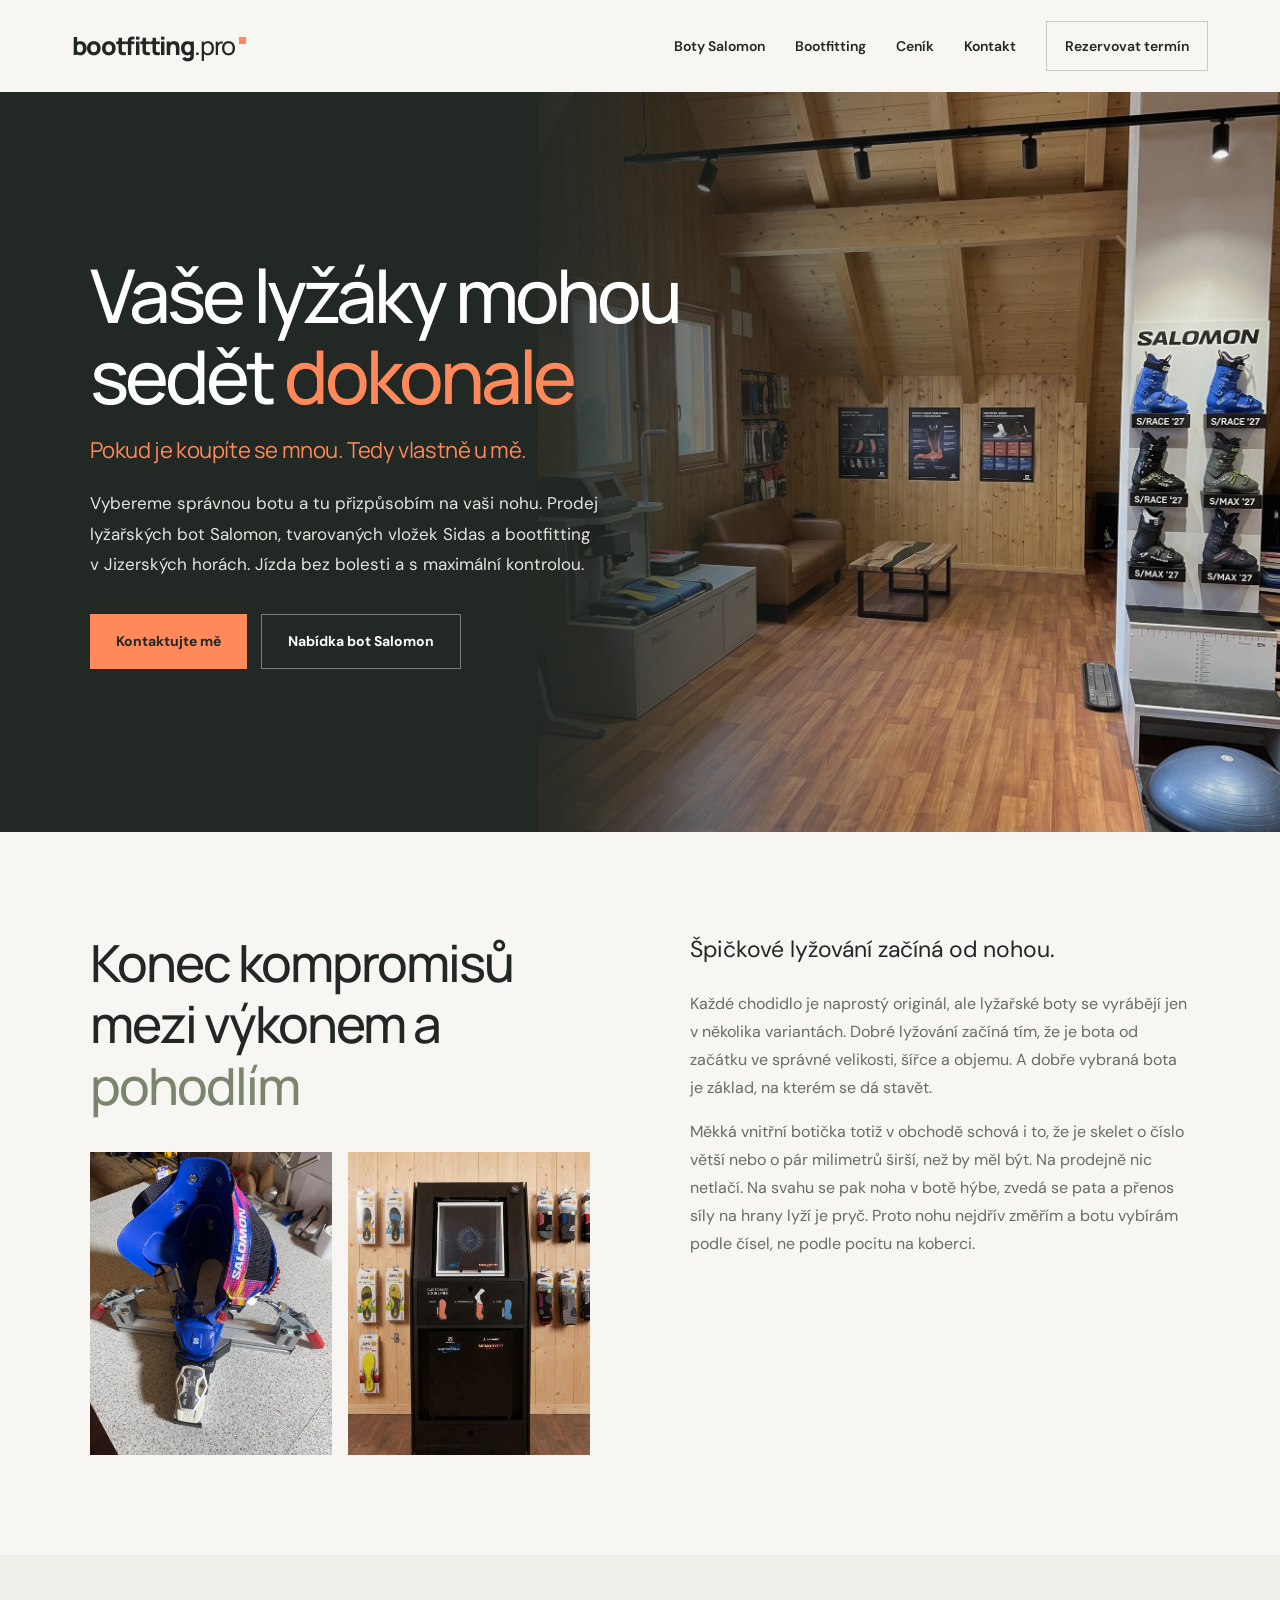
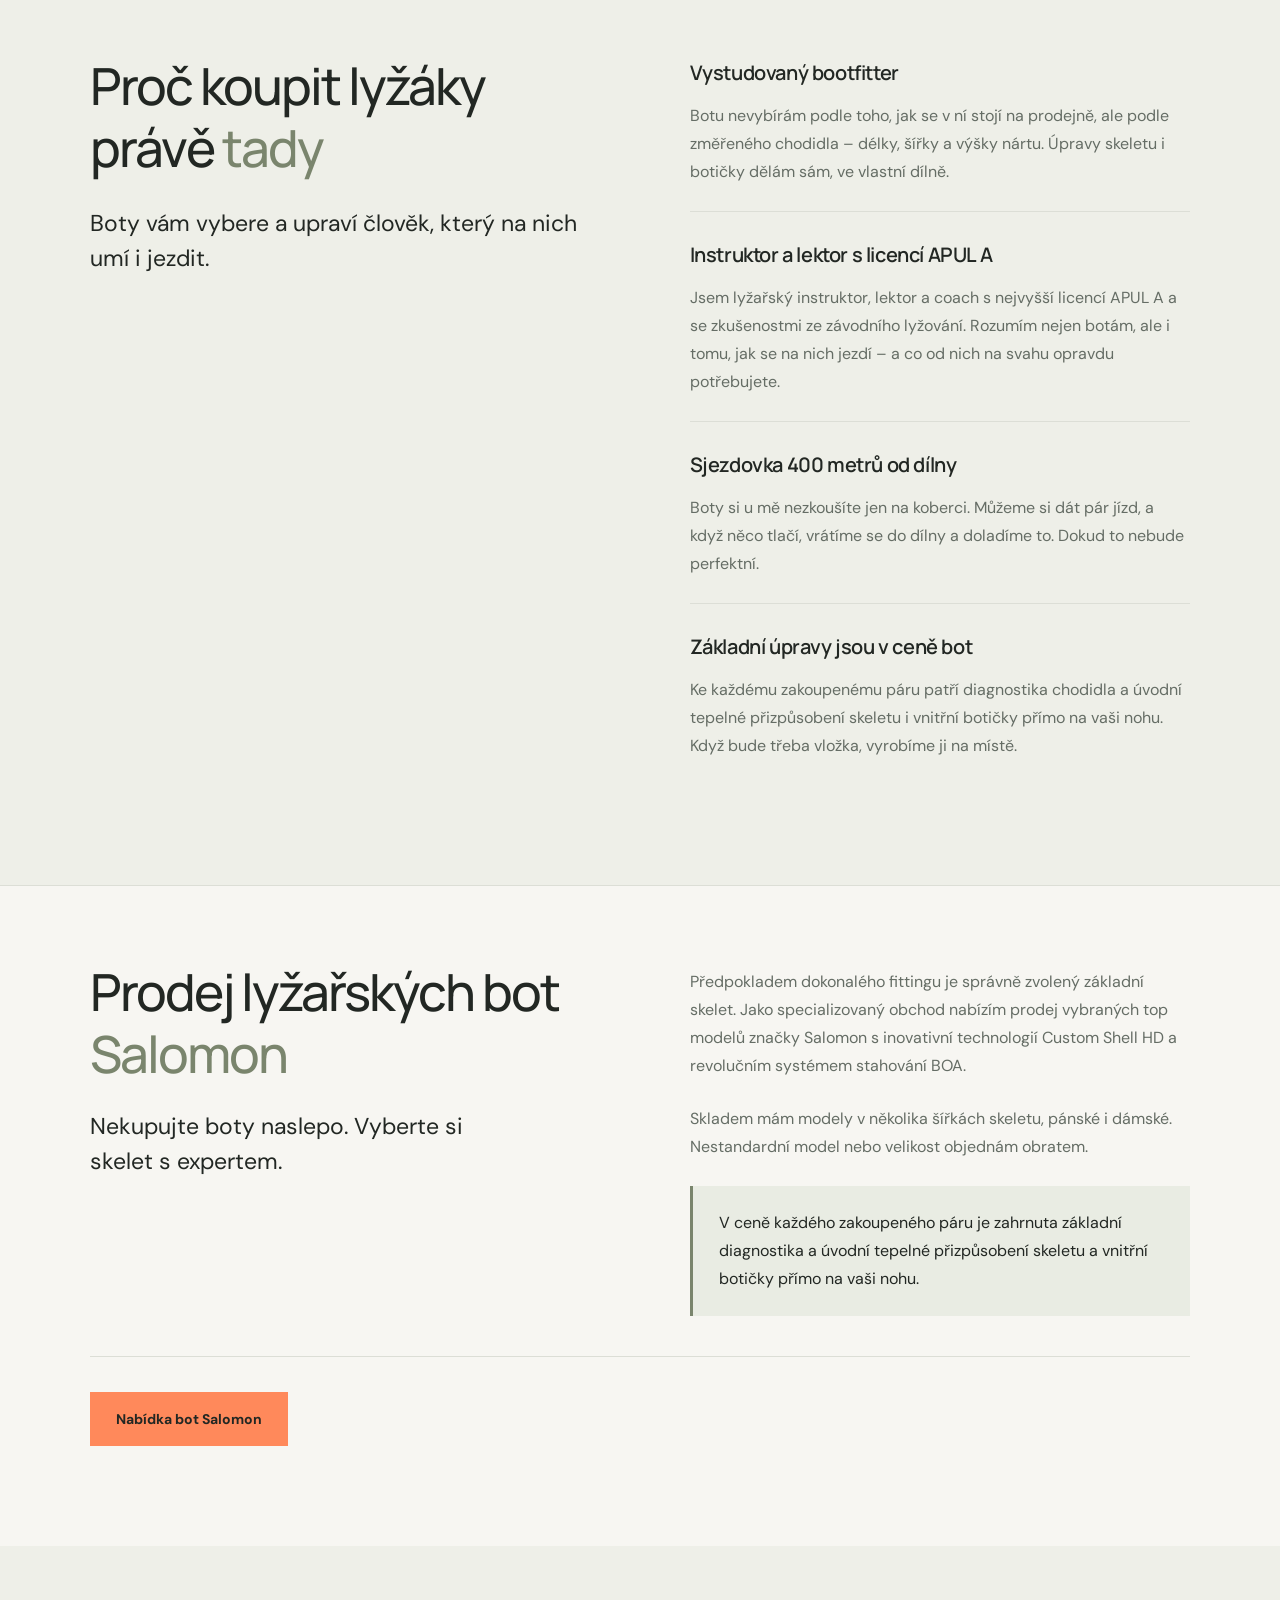
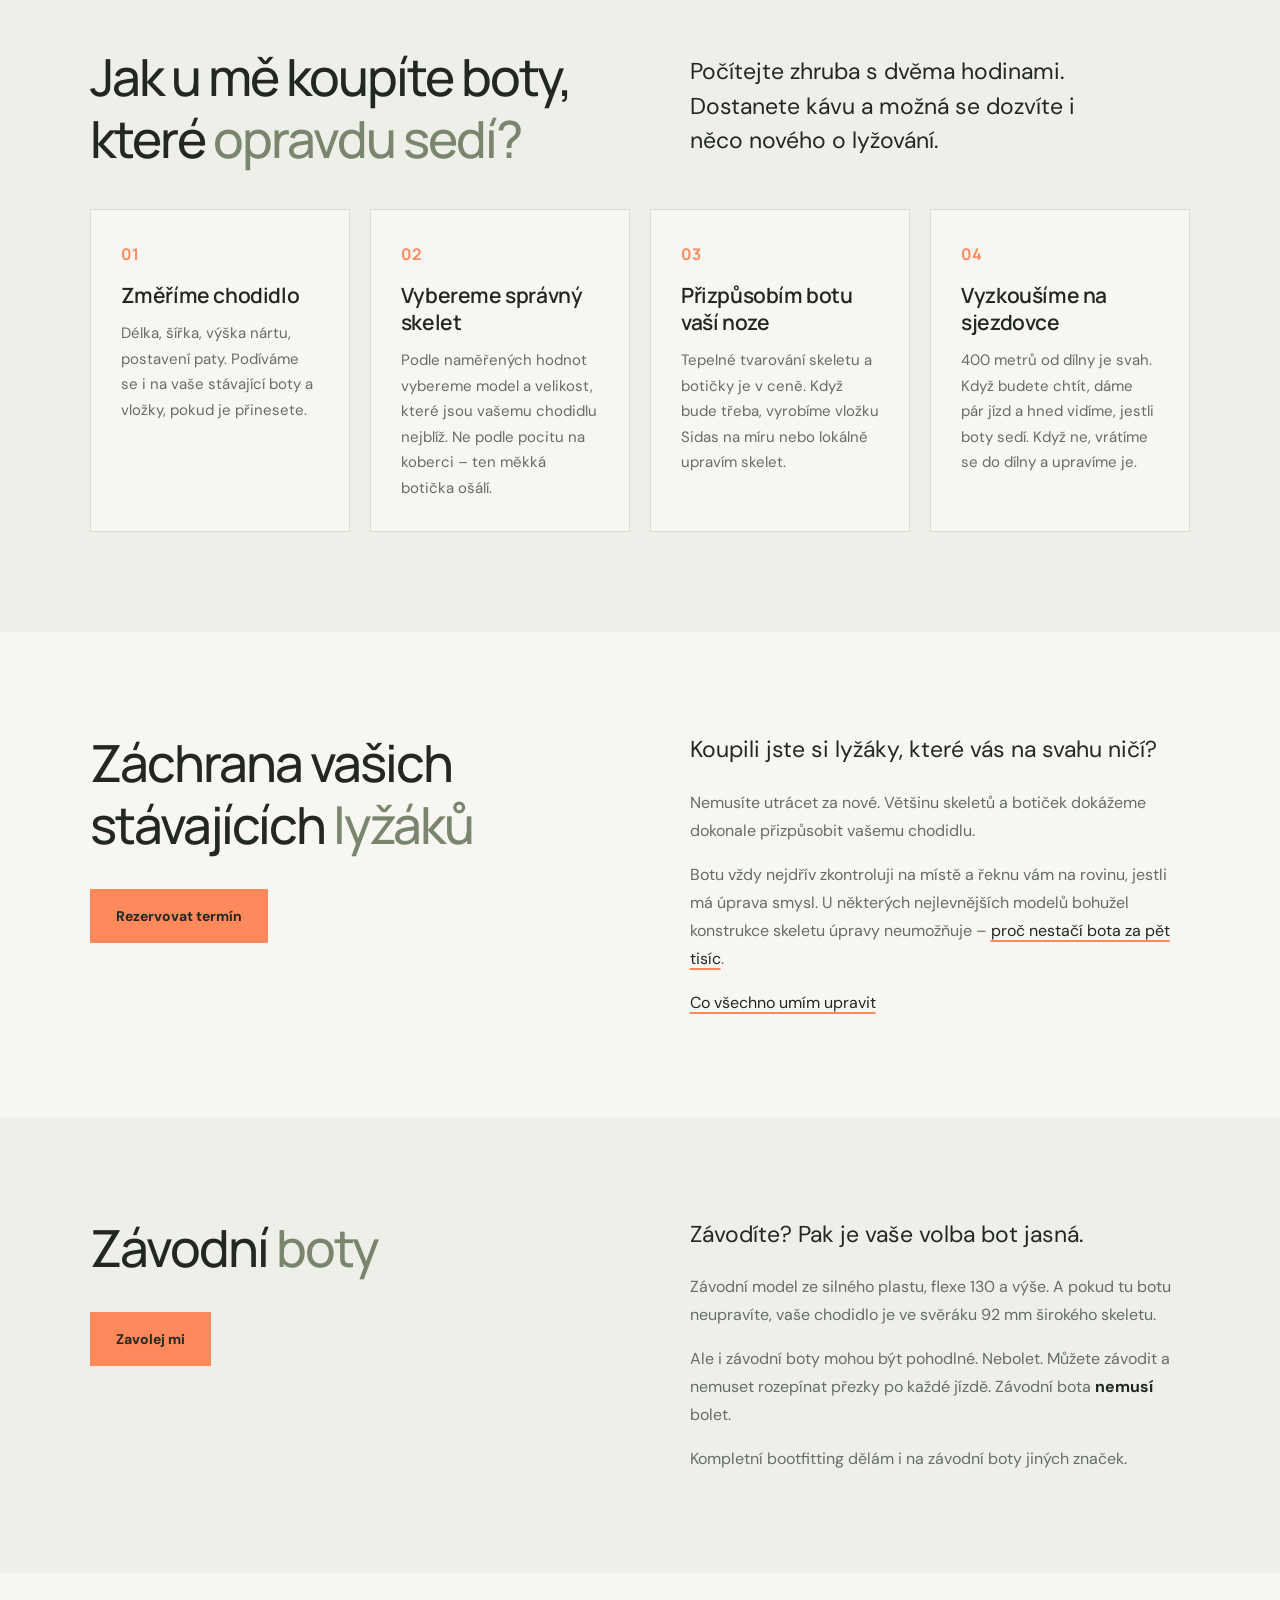
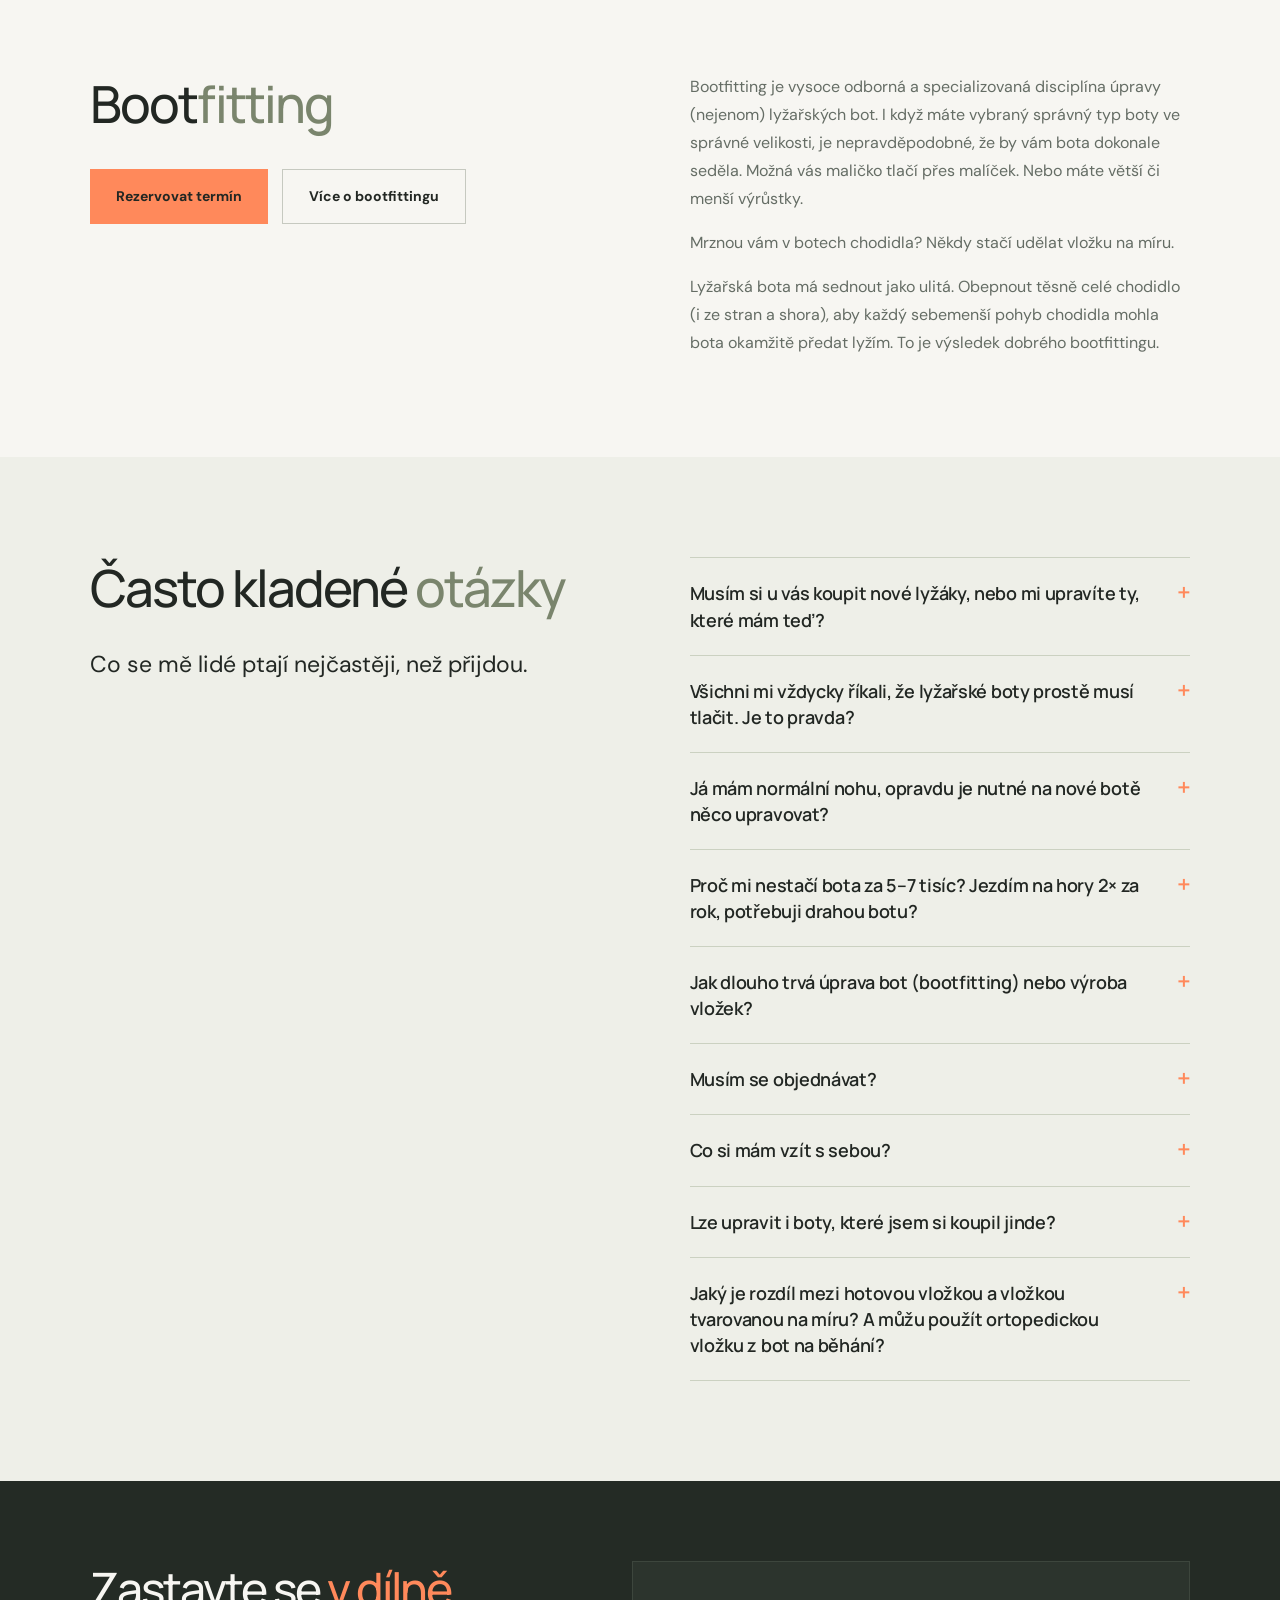
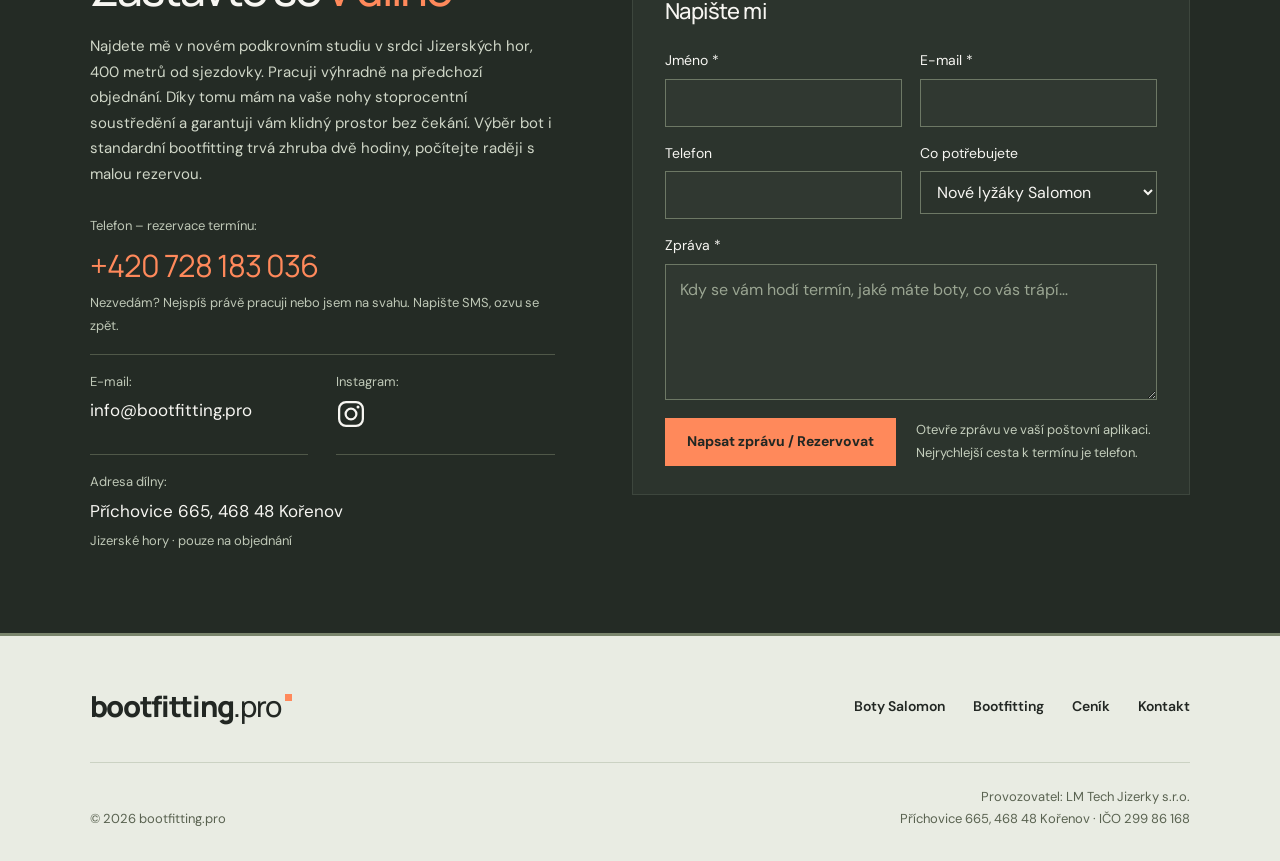
==== index.html @ fc743938 "Show S/PRO Supra photo next to Salomon boots in pricing Co-Authored-By: Claude Opus 5.5 <noreply@ant" ====
<!doctype html>
<html lang="cs">
<head>
  <meta charset="utf-8">
  <meta name="viewport" content="width=device-width, initial-scale=1">
  <title>bootfitting.pro — Lyžařské boty Salomon a bootfitting v Jizerských horách</title>
  <meta name="description" content="Prodej lyžařských bot Salomon, vložky Sidas na míru a bootfitting v Příchovicích v Jizerských horách. Botu vybereme podle změřeného chodidla, upravíme v ceně a otestujeme na sjezdovce 400 m od dílny.">
  <meta name="theme-color" content="#222824">
  <meta property="og:type" content="website">
  <meta property="og:title" content="bootfitting.pro — Lyžařské boty Salomon a bootfitting v Jizerských horách">
  <meta property="og:description" content="Prodej lyžařských bot Salomon, vložky Sidas na míru a bootfitting v Jizerských horách. Boty otestujeme na sjezdovce 400 m od dílny.">
  <meta property="og:image" content="https://bootfitting.pro/assets/workshop.jpeg">
  <meta property="og:locale" content="cs_CZ">
  <link rel="icon" href="assets/favicon.svg" type="image/svg+xml">
  <script type="application/ld+json">
  {"@context":"https://schema.org","@type":"SportingGoodsStore","name":"bootfitting.pro","description":"Prodej lyžařských bot Salomon, vložky Sidas na míru a bootfitting v Jizerských horách. Pouze na objednání.","telephone":"+420728183036","email":"info@bootfitting.pro","address":{"@type":"PostalAddress","streetAddress":"Příchovice 665","postalCode":"468 48","addressLocality":"Kořenov","addressCountry":"CZ"},"areaServed":"Jizerské hory","priceRange":"$$"}
  </script>
  <link rel="preload" href="assets/workshop.jpeg" as="image" fetchpriority="high">
  <link rel="stylesheet" href="styles.css?v=20261004-3">
  <script src="app.js?v=20261004-3" defer></script>
</head>
<body>
<a class="skip" href="#obsah">Přejít na obsah</a>
<header>
  <a class="logo" href="./" aria-label="bootfitting.pro – úvod">bootfitting<span>.pro</span><i></i></a>
  <button class="menu-toggle" aria-controls="navigation" aria-expanded="false" hidden>Menu</button>
  <nav id="navigation" aria-label="Hlavní navigace">
    <a href="boty-salomon.html">Boty Salomon</a><a href="bootfitting.html">Bootfitting</a><a href="cenik.html">Ceník</a><a href="#kontakt">Kontakt</a>
    <a class="nav-cta" href="#kontakt">Rezervovat termín</a>
  </nav>
</header>
<main id="obsah">
<section class="hero" aria-labelledby="hero-title">
  <img class="hero-photo" src="assets/workshop.jpeg" width="1536" height="2048" alt="Podkrovní bootfittingová dílna se stanicí pro tvarování vložek a lyžařskými botami Salomon" fetchpriority="high">
  <div class="hero-content">
    <h1 id="hero-title">Vaše lyžáky mohou sedět <em>dokonale</em></h1>
    <p class="hero-sub">Pokud je koupíte se mnou. Tedy vlastně u mě.</p>
    <p class="hero-copy">Vybereme správnou botu a tu přizpůsobím na vaši nohu. Prodej lyžařských bot Salomon, tvarovaných vložek Sidas a bootfitting v Jizerských horách. Jízda bez bolesti a s maximální kontrolou.</p>
    <div class="button-group"><a class="button" href="#kontakt">Kontaktujte mě</a><a class="button button-ghost" href="boty-salomon.html">Nabídka bot Salomon</a></div>
  </div>
</section>
<section class="section about" id="proc-sedi" aria-labelledby="about-title">
  <div class="about-head"><h2 id="about-title">Konec kompromisů mezi výkonem a <em>pohodlím</em></h2>
    <div class="photo-pair">
      <figure><img src="assets/photos/dilna-bota-v-pripravku.jpg" width="900" height="1200" loading="lazy" alt="Závodní lyžařská bota Salomon upnutá v přípravku na pracovním stole v dílně"></figure>
      <figure><img src="assets/photos/pec-a-vlozky-sidas.jpg" width="899" height="1200" loading="lazy" alt="Pec na tepelné tvarování botiček Salomon Custom Shell, vedle vložky a ponožky Sidas"></figure>
    </div>
  </div>
  <div class="about-content"><p class="lead">Špičkové lyžování začíná od nohou.</p>
    <p>Každé chodidlo je naprostý originál, ale lyžařské boty se vyrábějí jen v několika variantách. Dobré lyžování začíná tím, že je bota od začátku ve správné velikosti, šířce a objemu. A dobře vybraná bota je základ, na kterém se dá stavět.</p>
    <p>Měkká vnitřní botička totiž v obchodě schová i to, že je skelet o číslo větší nebo o pár milimetrů širší, než by měl být. Na prodejně nic netlačí. Na svahu se pak noha v botě hýbe, zvedá se pata a přenos síly na hrany lyží je pryč. Proto nohu nejdřív změřím a botu vybírám podle čísel, ne podle pocitu na koberci.</p>
  </div>
</section>
<section class="section split alt" id="proc-u-me" aria-labelledby="why-title">
  <div class="split-head"><h2 id="why-title">Proč koupit lyžáky právě <em>tady</em></h2><p class="lead">Boty vám vybere a upraví člověk, který na nich umí i jezdit.</p></div>
  <div class="split-body">
    <div class="service"><h3>Vystudovaný bootfitter</h3><p>Botu nevybírám podle toho, jak se v ní stojí na prodejně, ale podle změřeného chodidla – délky, šířky a výšky nártu. Úpravy skeletu i botičky dělám sám, ve vlastní dílně.</p></div>
    <div class="service"><h3>Instruktor a lektor s licencí APUL A</h3><p>Jsem lyžařský instruktor, lektor a coach s nejvyšší licencí APUL A a se zkušenostmi ze závodního lyžování. Rozumím nejen botám, ale i tomu, jak se na nich jezdí – a co od nich na svahu opravdu potřebujete.</p></div>
    <div class="service"><h3>Sjezdovka 400 metrů od dílny</h3><p>Boty si u mě nezkoušíte jen na koberci. Můžeme si dát pár jízd, a když něco tlačí, vrátíme se do dílny a doladíme to. Dokud to nebude perfektní.</p></div>
    <div class="service"><h3>Základní úpravy jsou v ceně bot</h3><p>Ke každému zakoupenému páru patří diagnostika chodidla a úvodní tepelné přizpůsobení skeletu i vnitřní botičky přímo na vaši nohu. Když bude třeba vložka, vyrobíme ji na místě.</p></div>
  </div>
</section>
<section class="section salomon" id="salomon" aria-labelledby="salomon-title">
  <div class="sales-intro">
    <div class="sales-heading"><h2 id="salomon-title">Prodej lyžařských bot <em>Salomon</em></h2><p class="lead">Nekupujte boty naslepo. Vyberte si skelet s expertem.</p></div>
    <div class="sales-details"><p>Předpokladem dokonalého fittingu je správně zvolený základní skelet. Jako specializovaný obchod nabízím prodej vybraných top modelů značky Salomon s inovativní technologií Custom Shell HD a revolučním systémem stahování BOA.</p><p>Skladem mám modely v několika šířkách skeletu, pánské i dámské. Nestandardní model nebo velikost objednám obratem.</p><div class="fitting-included"><p>V ceně každého zakoupeného páru je zahrnuta základní diagnostika a úvodní tepelné přizpůsobení skeletu a vnitřní botičky přímo na vaši nohu.</p></div></div>
  </div>
  <a class="button" href="boty-salomon.html">Nabídka bot Salomon</a>
</section>
<section class="section steps-section alt" id="postup" aria-labelledby="steps-title">
  <div class="section-top"><h2 id="steps-title">Jak u mě koupíte boty, které <em>opravdu sedí?</em></h2><p class="lead">Počítejte zhruba s dvěma hodinami. Dostanete kávu a možná se dozvíte i něco nového o lyžování.</p></div>
  <ol class="steps">
    <li><h3>Změříme chodidlo</h3><p>Délka, šířka, výška nártu, postavení paty. Podíváme se i na vaše stávající boty a vložky, pokud je přinesete.</p></li>
    <li><h3>Vybereme správný skelet</h3><p>Podle naměřených hodnot vybereme model a velikost, které jsou vašemu chodidlu nejblíž. Ne podle pocitu na koberci – ten měkká botička ošálí.</p></li>
    <li><h3>Přizpůsobím botu vaší noze</h3><p>Tepelné tvarování skeletu a botičky je v ceně. Když bude třeba, vyrobíme vložku Sidas na míru nebo lokálně upravím skelet.</p></li>
    <li><h3>Vyzkoušíme na sjezdovce</h3><p>400 metrů od dílny je svah. Když budete chtít, dáme pár jízd a hned vidíme, jestli boty sedí. Když ne, vrátíme se do dílny a upravíme je.</p></li>
  </ol>
</section>
<section class="section split" id="zachrana" aria-labelledby="rescue-title">
  <div class="split-head"><h2 id="rescue-title">Záchrana vašich stávajících <em>lyžáků</em></h2><a class="button" href="#kontakt">Rezervovat termín</a></div>
  <div class="split-body">
    <p class="lead">Koupili jste si lyžáky, které vás na svahu ničí?</p>
    <p>Nemusíte utrácet za nové. Většinu skeletů a botiček dokážeme dokonale přizpůsobit vašemu chodidlu.</p>
    <p>Botu vždy nejdřív zkontroluji na místě a řeknu vám na rovinu, jestli má úprava smysl. U některých nejlevnějších modelů bohužel konstrukce skeletu úpravy neumožňuje – <a class="text-link" href="#faq-4">proč nestačí bota za pět tisíc</a>.</p>
    <p><a class="text-link" href="bootfitting.html#upravy">Co všechno umím upravit</a></p>
  </div>
</section>
<section class="section split alt" id="zavodni" aria-labelledby="race-title">
  <div class="split-head"><h2 id="race-title">Závodní <em>boty</em></h2><a class="button" href="tel:+420728183036">Zavolej mi</a></div>
  <div class="split-body">
    <p class="lead">Závodíte? Pak je vaše volba bot jasná.</p>
    <p>Závodní model ze silného plastu, flexe 130 a výše. A pokud tu botu neupravíte, vaše chodidlo je ve svěráku 92 mm širokého skeletu.</p>
    <p>Ale i závodní boty mohou být pohodlné. Nebolet. Můžete závodit a nemuset rozepínat přezky po každé jízdě. Závodní bota <strong>nemusí</strong> bolet.</p>
    <p>Kompletní bootfitting dělám i na závodní boty jiných značek.</p>
  </div>
</section>
<section class="section split" id="bootfitting" aria-labelledby="bf-title">
  <div class="split-head"><h2 id="bf-title">Boot<wbr><em>fitting</em></h2><div class="button-group"><a class="button" href="#kontakt">Rezervovat termín</a><a class="button button-outline" href="bootfitting.html">Více o bootfittingu</a></div></div>
  <div class="split-body">
    <p>Bootfitting je vysoce odborná a specializovaná disciplína úpravy (nejenom) lyžařských bot. I když máte vybraný správný typ boty ve správné velikosti, je nepravděpodobné, že by vám bota dokonale seděla. Možná vás maličko tlačí přes malíček. Nebo máte větší či menší výrůstky.</p>
    <p>Mrznou vám v botech chodidla? Někdy stačí udělat vložku na míru.</p>
    <p>Lyžařská bota má sednout jako ulitá. Obepnout těsně celé chodidlo (i ze stran a shora), aby každý sebemenší pohyb chodidla mohla bota okamžitě předat lyžím. To je výsledek dobrého bootfittingu.</p>
  </div>
</section>
<section class="section split alt" id="faq" aria-labelledby="faq-title">
  <div class="split-head sticky"><h2 id="faq-title">Často kladené <em>otázky</em></h2><p class="lead">Co se mě lidé ptají nejčastěji, než přijdou.</p></div>
  <div class="split-body faq">
    <details id="faq-1"><summary>Musím si u vás koupit nové lyžáky, nebo mi upravíte ty, které mám teď?</summary><p>Obojí jde. Nejlepší výsledek – a nejméně práce navíc – dostanete s novou botou vybranou podle změřeného chodidla; základní úpravy u ní máte v ceně. Pokud máte boty se slušným skeletem a dobře zvolenou velikostí, rád je upravím. Jestli to má smysl, poznám při první návštěvě, takže je vezměte s sebou.</p></details>
    <details id="faq-2"><summary>Všichni mi vždycky říkali, že lyžařské boty prostě musí tlačit. Je to pravda?</summary><p>Není. Nebo tedy možná je 😊? Účel boty je přenést pohyb těla na lyže. Pokud máte příliš velkou botu a musíte si přezky dotáhnout příliš, abyste vůbec mohli lyžovat, je možné, že vás pak boty po hodině začnou tlačit – jenže bez toho byste nemohli lyžovat. Pokud máte v nějakém místě příliš úzkou botu, budou vás v tom místě tlačit vždycky.</p><p>Společný jmenovatel je, že bota není dostatečně přizpůsobená pro vaše chodidlo. Takže správná odpověď je, že dobře vybrané a upravené boty tlačit nemusí, nebudou, a dokonce ani tlačit nesmí.</p></details>
    <details id="faq-3"><summary>Já mám normální nohu, opravdu je nutné na nové botě něco upravovat?</summary><p>Když vybíráme boty v obchodě, hrají na nás výrobci takový trik. Uvnitř plastového skeletu je vložená vnitřní měkká botička. U sportovních a závodních bot je tenčí, ale turistické (levnější) modely mají tu botičku opravdu tlustou a měkkou. Takže v obchodě nám přijde, že nám bota krásně sedne, nikde nic netlačí, přitom botička všude doléhá. Až při lyžování zjistíme, že se chodidlo v botě hýbe, bota je vlastně příliš dlouhá, nebo máme botu příliš volnou kolem kotníků.</p><p>Takže abychom nemuseli nic upravovat, anebo jen minimálně, základ je vybrat správný typ boty. A u toho se nedá spoléhat na pocity, které měkká botička ošálí. Musíme nohu změřit – na šířku, na délku, na výšku nártu – a vybrat botu, která bude nejblíže vašemu chodidlu. Pak je klidně možné, že kromě standardních věcí, které jsou u nové boty v ceně, nebude potřeba upravovat vůbec nic. Ale to se dozvíme až po změření.</p></details>
    <details id="faq-4"><summary>Proč mi nestačí bota za 5–7 tisíc? Jezdím na hory 2× za rok, potřebuji drahou botu?</summary><p>Potřebujete, ale ne z toho důvodu, že je drahá 😊 Ty důvody jsou v podstatě dva. A oba souvisí s cenou, byť každý jiným způsobem.</p><p>I výrobci bot ví, že se klientům nechce platit moc peněz za něco, co využijí zdánlivě jen málokrát. A že nechtějí trávit vybíráním lyžáků moc času. Takže boty v cenové kategorii „nejsem žádný velký lyžař a nechci za boty moc platit“ jsou jednoduché boty, ve kterých se cítíte dobře na prodejně. Mají rovnější komín, takže se vám v tom dobře stojí v obchodě. Jsou hodně široké, aby opravdu, ale opravdu vůbec nikde netlačily, a prostor je vyplněný měkkou tlustou botičkou. To jsou ale všechno věci, které jdou proti tomu, co od boty potřebujete na sjezdovce.</p><p>Druhý důvod, proč vám taková bota nestačí, je ten, že výrobce šetří i na výbavě takové boty. Je z horšího plastu, má horší přezky nebo jdou hůře nastavit. Nemá žádnou možnost upravit komín boty podle vaší holeně. Chybí horní power strap, nebo je to jen jednoduchá páska na suchý zip. Ve chvíli, kdy je na takové botě potřeba něco upravit, je to velký problém.</p></details>
    <details id="faq-5"><summary>Jak dlouho trvá úprava bot (bootfitting) nebo výroba vložek?</summary><p>Záleží na rozsahu práce. Základní analýza nohy a tvarování vložek na míru obvykle zabere zhruba 45 až 60 minut. Větší mechanické zásahy (frézování skeletu, canting nebo aplikace vypěňovacích botiček) mohou klidně trvat hodinu, dvě nebo i déle, podle náročnosti a rozsahu úprav. Proto je opravdu nejlepší se domluvit předem, abych se vám mohl plně věnovat.</p></details>
    <details id="faq-6"><summary>Musím se objednávat?</summary><p>Ano, doporučuji domluvit si termín předem (telefonicky nebo přes formulář), a je jedno, jestli budeme vybírat novou botu, nebo upravovat vaši stávající.</p><p>Každá noha je jiná. Abychom mohli dobře vybrat botu, je nutné udělat základní analýzu chodidla, vyzkoušet model boty, vyzkoušet správnou velikost, zjistit, zda a jaké další úpravy budou potřeba. To je proces, který trvá desítky minut. Pokud přijdete se svou vlastní botou k úpravě, ten čas je v podstatě podobný. Pořád musíme nohu přeměřit atd.</p><p>Poctivý bootfitting vyžaduje klid, čas a prostor, abychom vše správně změřili a upravili bez zbytečného spěchu. Ale nebojte. Dostanete kávu, a třeba se dozvíte i spoustu nových věcí o lyžování 😊.</p></details>
    <details id="faq-7"><summary>Co si mám vzít s sebou?</summary><p>Vezměte si s sebou své stávající lyžařské boty (pokud je máte) a hlavně funkční lyžařské ponožky, ve kterých běžně jezdíte. Pokud máte staré vložky nebo řešíte specifické zdravotní ortopedické vložky do běžných bot, přineste je také pro porovnání.</p><p>A je dobré nemít úplně těsné džíny, budeme potřebovat nohavice vyhrnout ke kolenům 😊</p></details>
    <details id="faq-8"><summary>Lze upravit i boty, které jsem si koupil jinde?</summary><p>Ano. Pomůžu vám s úpravou, frézováním, řešením otlaků nebo výměnou vložek i u bot, které jste pořídili jinde. Vždy je ale nejdříve nutné botu zkontrolovat na místě a posoudit, zda má úprava smysl a konstrukce skeletu to umožňuje. Viz <a class="text-link" href="#faq-4">otázka výše, proč vám nestačí bota za 5 tisíc</a>.</p></details>
    <details id="faq-9"><summary>Jaký je rozdíl mezi hotovou vložkou a vložkou tvarovanou na míru? A můžu použít ortopedickou vložku z bot na běhání?</summary><p>Hotové vložky (např. z řady Sidas Ski) poskytují skvělou oporu klenby a stabilizaci nohy ve skeletu hned po vybalení. Vložky tvarované na míru se naproti tomu detailně natvarují přesně podle anatomie vašeho chodidla, čímž dosáhneme maximálního možného přenosu síly a absolutního pohodlí. Rozdíl je tedy v úrovni podpory, kterou vložka poskytne. Jestli bude stačit hotová vložka, nebo budeme potřebovat vyrobit vložku na míru, se ovšem dozvíme, až se na vaše chodidlo podíváme.</p><p>A vložky z bot na běhání bohužel použít nejdou. Vložka musí perfektně sednout do boty a ta, jak jsme si už řekli, je každá jiná.</p></details>
  </div>
</section>
<section class="section contact" id="kontakt" aria-labelledby="contact-title">
  <div class="contact-info">
  <div class="contact-intro"><h2 id="contact-title">Zastavte se <em>v dílně</em></h2><p class="contact-copy">Najdete mě v novém podkrovním studiu v srdci Jizerských hor, 400 metrů od sjezdovky. Pracuji výhradně na předchozí objednání. Díky tomu mám na vaše nohy stoprocentní soustředění a garantuji vám klidný prostor bez čekání. Výběr bot i standardní bootfitting trvá zhruba dvě hodiny, počítejte raději s malou rezervou.</p></div>
  <address class="contact-details">
    <div><span>Telefon – rezervace termínu:</span><a class="phone" href="tel:+420728183036">+420 728 183 036</a><small>Nezvedám? Nejspíš právě pracuji nebo jsem na svahu. Napište SMS, ozvu se zpět.</small></div>
    <div><span>E-mail:</span><a href="mailto:info@bootfitting.pro">info@bootfitting.pro</a></div>
    <!-- TODO: doplnit odkaz na skutečný Instagram profil -->
    <div class="contact-social"><span>Instagram:</span><a class="instagram" href="#" rel="noopener" aria-label="bootfitting.pro na Instagramu"><svg viewBox="0 0 24 24" width="30" height="30" aria-hidden="true" focusable="false"><rect x="2.5" y="2.5" width="19" height="19" rx="5.5" fill="none" stroke="currentColor" stroke-width="1.8"/><circle cx="12" cy="12" r="4.3" fill="none" stroke="currentColor" stroke-width="1.8"/><circle cx="17.6" cy="6.4" r="1.2" fill="currentColor"/></svg></a></div>
    <div><span>Adresa dílny:</span><a href="https://www.google.com/maps/search/?api=1&amp;query=P%C5%99%C3%ADchovice%20665%2C%20468%2048%20Ko%C5%99enov" target="_blank" rel="noopener noreferrer">Příchovice 665, 468 48 Kořenov</a><small>Jizerské hory · pouze na objednání</small></div>
  </address>
  </div>
  <form id="inquiry-form" aria-labelledby="form-title" aria-describedby="form-explanation">
    <h3 class="form-title" id="form-title">Napište mi</h3>
    <div class="form-grid">
      <div class="field"><label for="name">Jméno *</label><input id="name" name="name" autocomplete="name" required maxlength="100"></div>
      <div class="field"><label for="email">E-mail *</label><input id="email" name="email" type="email" autocomplete="email" required maxlength="160"></div>
      <div class="field"><label for="telephone">Telefon</label><input id="telephone" name="telephone" type="tel" autocomplete="tel" maxlength="40"></div>
      <div class="field"><label for="interest">Co potřebujete</label><select id="interest" name="interest"><option>Nové lyžáky Salomon</option><option>Úprava stávajících bot</option><option>Vložky na míru</option><option>Závodní boty</option><option>Něco jiného</option></select></div>
      <div class="field field-full"><label for="message">Zpráva *</label><textarea id="message" name="message" required maxlength="2000" rows="4" placeholder="Kdy se vám hodí termín, jaké máte boty, co vás trápí…"></textarea></div>
    </div>
    <div class="form-bottom"><button class="button" type="submit">Napsat zprávu / Rezervovat</button><p id="form-explanation">Otevře zprávu ve vaší poštovní aplikaci. Nejrychlejší cesta k termínu je telefon.</p></div>
    <p id="form-status" role="status"></p>
    <noscript><p>Pro přípravu zprávy zapněte JavaScript nebo volejte +420 728 183 036.</p></noscript>
  </form>
</section>
</main>
<footer class="site-footer">
  <div class="footer-main">
    <a class="logo" href="./" aria-label="bootfitting.pro – úvod">bootfitting<span>.pro</span><i></i></a>
    <nav class="footer-nav" aria-label="Navigace v patičce"><a href="boty-salomon.html">Boty Salomon</a><a href="bootfitting.html">Bootfitting</a><a href="cenik.html">Ceník</a><a href="#kontakt">Kontakt</a></nav>
  </div>
  <div class="footer-bottom"><p>© 2026 bootfitting.pro</p><div class="footer-business"><p>Provozovatel: LM Tech Jizerky s.r.o.</p><p>Příchovice 665, 468 48 Kořenov · IČO 299 86 168</p></div></div>
</footer>
</body>
</html>
---- styles.css ----
@import url('https://fonts.googleapis.com/css2?family=DM+Sans:wght@400;500;600;700&family=Manrope:wght@400;500;600;700;800&display=swap');

:root { --ink:#222723; --paper:#f7f6f2; --orange:#ff895b; --muted:#656d65; --line:#dcded6; }
* { box-sizing:border-box; }
html { scroll-behavior:smooth; scroll-padding-top:116px; }
body { margin:0; background:var(--paper); color:var(--ink); font-family:'DM Sans',sans-serif; font-size:16px; line-height:1.75; }
a { color:inherit; text-decoration:none; }
button,input,textarea { font:inherit; }
button { cursor:pointer; }
a,button { -webkit-tap-highlight-color:transparent; }
a:focus-visible,button:focus-visible { outline:3px solid var(--orange); outline-offset:5px; }
[hidden] { display:none!important; }
.skip { position:fixed; top:-80px; left:20px; background:white; padding:12px; z-index:100; }
.skip:focus { top:10px; }
header { min-height:92px; padding:0 5.6%; display:flex; align-items:center; justify-content:space-between; gap:30px; position:sticky; top:0; z-index:20; background:var(--paper); transition:background .2s,box-shadow .2s; }
.logo { font-family:Manrope,sans-serif; font-weight:800; letter-spacing:-1.3px; font-size:25px; display:inline-flex; align-items:center; white-space:nowrap; }
.logo span { font-weight:500; }
.logo i { width:7px; height:7px; background:var(--orange); margin-left:4px; align-self:flex-start; margin-top:13px; }
nav { display:flex; align-items:center; gap:30px; font-size:14px; font-weight:600; }
nav a:hover { color:#b94419; }
.nav-cta { border:1px solid #c6c9c0; padding:12px 18px; white-space:nowrap; }
.menu-toggle { display:none; }
h1,h2,h3,p { margin-top:0; }
h1,h2,h3 { font-family:Manrope,sans-serif; }
h1 { font-size:clamp(52px,5.8vw,87px); line-height:1.09; letter-spacing:-4px; font-weight:500; margin-bottom:30px; }
em { font-style:normal; color:var(--orange); }
.hero { background:#222824; color:white; min-height:740px; position:relative; overflow:hidden; isolation:isolate; display:flex; align-items:center; padding:90px 7%; }
.hero-photo { position:absolute; top:0; right:0; width:58%; height:100%; object-fit:cover; object-position:center 53%; z-index:-2; }
.hero::after { content:''; position:absolute; inset:0; z-index:-1; background:linear-gradient(90deg,#222824 0%,#222824 35%,#222824e8 44%,#22282466 62%,#2228240d 85%); }
.hero-content { width:55%; max-width:700px; }
.hero-copy { max-width:510px; color:#e3e6de; font-size:17px; line-height:1.8; margin-bottom:34px; }
.button { display:inline-flex; justify-content:center; align-items:center; background:var(--orange); padding:16px 26px; color:var(--ink); font-weight:700; font-size:14px; border:0; text-align:center; line-height:1.5; min-height:54px; transition:background .2s; }
.button:hover { background:#ffa47c; }
.section { padding:100px 7%; }
h2 { font-size:clamp(36px,4vw,56px); line-height:1.2; font-weight:500; letter-spacing:-2px; margin-bottom:28px; }
h2 em { color:#7a856d; }
.about { display:grid; grid-template-columns:1fr 1fr; gap:9%; }
.about h2 { max-width:490px; }
.about-content { color:var(--muted); }
.lead { font-size:23px; line-height:1.5; color:var(--ink); }
.service { padding:25px 0; border-bottom:1px solid var(--line); }
.service h3 { font-size:20px; font-weight:600; letter-spacing:-.4px; margin-bottom:12px; color:var(--ink); }
.service p { margin:0; }
.photo-placeholders { display:grid; grid-template-columns:1fr 1fr; gap:16px; margin-top:32px; }
.photo-placeholders>div { min-height:140px; border:1px dashed #b7bfad; background:#e9ece3; }
.salomon { padding-top:75px; border-top:1px solid var(--line); }
.section-top { display:grid; grid-template-columns:1fr 1fr; align-items:start; gap:9%; margin-bottom:28px; }
.section-top h2 { margin:0; }
.section-top>.lead { padding-top:8px; max-width:430px; }
 .sales-intro { display:grid; grid-template-columns:1fr 1fr; gap:9%; padding-bottom:40px; border-bottom:1px solid var(--line); }
.sales-heading h2 { max-width:520px; margin-bottom:25px; }
.sales-heading .lead { max-width:430px; margin:0; }
.sales-details { color:var(--muted); padding-top:7px; }
.sales-details>p { margin-bottom:25px; }
.fitting-included { padding:23px 26px; background:#e9ece3; border-left:3px solid #7a856d; color:var(--ink); }
.fitting-included p { margin:0; }
.stock-heading { margin:38px 0 22px; font-weight:600; }
.models { display:grid; grid-template-columns:repeat(3,1fr); gap:20px; margin-bottom:35px; }
.models article { border:1px solid #d8ddd0; padding:30px; background:#eeefe8; }
.models article:nth-child(2) { background:#e5e8de; }
.models article:nth-child(3) { background:#dfe4d7; }
.models h3 { font-size:26px; line-height:1.25; letter-spacing:-.7px; font-weight:500; margin-bottom:18px; }
.model-description { color:#535e4e; font-size:15px; line-height:1.6; min-height:72px; }
.models ul { padding:23px 0 0; margin:0; list-style:none; border-top:1px solid #cbd1c1; font-size:15px; }
.models li { margin:0 0 22px; }
.models li:last-child { margin-bottom:0; }
.models strong { display:block; font-weight:600; }
.pricing { background:#eeefe8; }
.pricing-validity { margin:20px 0 0; text-align:right; font-size:13px; color:var(--muted); }
.price-group { display:grid; grid-template-columns:1fr 2fr; border-top:1px solid #ccd1c4; padding:27px 0 15px; gap:40px; }
.price-group h3 { font-size:20px; font-weight:600; letter-spacing:-.5px; }
.price-label { text-align:right; color:var(--muted); font-size:13px; margin-bottom:17px; }
.price-group dl { margin:0; }
.price-group dl>div { display:flex; justify-content:space-between; gap:28px; border-bottom:1px solid #d9ddcf; padding:0 0 22px; margin-bottom:22px; }
.price-group dl>div:last-child { border-bottom:0; margin-bottom:0; }
.price-group dt { font-size:16px; font-weight:500; }
.price-group small { display:block; font-size:14px; color:var(--muted); font-weight:400; margin-top:7px; max-width:540px; }
.price-group dd { font-size:16px; white-space:nowrap; margin:0; font-weight:700; }
.contact { background:#242b25; color:#f7f6f2; display:grid; grid-template-columns:1fr 1fr; column-gap:9%; row-gap:52px; }
.contact h2 { font-size:60px; max-width:400px; }
.contact h2 em { color:var(--orange); }
.contact-copy { max-width:540px; color:#d0d7c8; font-size:16px; margin-bottom:0; }
.contact-details { font-style:normal; padding-top:8px; }
.contact-details>div { border-bottom:1px solid #505849; padding:0 0 22px; margin-bottom:22px; }
.contact-details>div:last-child { margin:0; }
.contact-details span { display:block; color:#bfc8b7; font-size:14px; margin-bottom:8px; }
.contact-details a { display:inline-block; font-size:21px; line-height:1.6; overflow-wrap:anywhere; }
.contact-details a:hover { color:var(--orange); }
.contact-details .phone { font-family:Manrope,sans-serif; font-size:clamp(27px,2.7vw,39px); color:var(--orange); letter-spacing:-1px; }
.form-title { font-size:25px; font-weight:500; letter-spacing:-.6px; margin:0 0 26px; }
form { grid-column:1/-1; border-top:1px solid #505849; padding-top:36px; }
.form-fields { display:grid; grid-template-columns:1fr 1fr; gap:9%; }
.form-contact { display:grid; grid-template-columns:1fr; gap:8px; }
form label { font-size:14px; }
.form-contact label:not(:first-child) { margin-top:9px; }
input,textarea { color:#f7f6f2; width:100%; min-width:0; background:#ffffff05; border:1px solid #6d7865; border-radius:0; padding:11px 14px; }
input:focus,textarea:focus { outline:2px solid var(--orange); outline-offset:2px; }
.form-message { display:flex; flex-direction:column; gap:8px; }
textarea { resize:vertical; flex:1; min-height:220px; }
.form-bottom { display:flex; gap:30px; align-items:center; margin-top:28px; }
.form-bottom p { font-size:13px; color:#c4cebc; max-width:480px; margin:0; }
#form-status { font-size:14px; color:#d0d7c8; margin:18px 0 0; }
#form-status:empty { display:none; }
 .site-footer { padding:45px 7% 30px; background:#e9ece3; border-top:3px solid #7a856d; }
.footer-main { display:flex; align-items:center; justify-content:space-between; gap:30px; padding-bottom:30px; }
.footer-main .logo { font-size:29px; }
.footer-nav { gap:28px; }
.footer-bottom { display:flex; align-items:flex-end; justify-content:space-between; gap:24px; border-top:1px solid #cbd2c3; padding-top:23px; }
.footer-bottom p { margin:0; color:#596250; font-size:13px; }
.footer-business { text-align:right; }
@media(min-width:1600px) { body { max-width:1800px; margin:auto; } }
@media(max-width:1100px) {
  nav { gap:17px; font-size:13px; }
  .hero { min-height:670px; }
  h1 { font-size:64px; letter-spacing:-3px; }
  .hero-content { width:58%; }
  .hero-copy { font-size:16px; }
  .section { padding:76px 6%; }
  .models article { padding:23px; }
  .models h3 { font-size:23px; }
  .models ul { font-size:14px; }
  .contact h2 { font-size:50px; }
}
@media(max-width:760px) {
  header { min-height:76px; padding:16px 7%; flex-wrap:wrap; gap:12px; }
  .logo { font-size:23px; }
  .menu-toggle { display:block; background:transparent; border:1px solid #c6c9c0; padding:8px 14px; font-size:14px; }
  nav { width:100%; flex-direction:column; align-items:stretch; gap:8px; padding:12px 0; }
  nav.enhanced { display:none; position:absolute; left:0; right:0; top:76px; padding:20px 7%; background:var(--paper); box-shadow:0 15px 20px #0002; }
  nav.enhanced.open { display:flex; }
  nav a { padding:8px 0; }
  .nav-cta { padding:12px; text-align:center; }
  .hero { min-height:780px; align-items:flex-start; padding:50px 7% 320px; }
  .hero-photo { width:100%; object-position:center 56%; }
  .hero::after { background:linear-gradient(180deg,#222824f5 0%,#222824f0 32%,#222824b8 55%,#22282420 82%); }
  .hero-content { width:100%; max-width:520px; }
  h1 { font-size:clamp(46px,10.6vw,67px); letter-spacing:-2.7px; line-height:1.12; margin-bottom:24px; }
  .hero-copy { font-size:16px; line-height:1.75; max-width:460px; margin-bottom:28px; }
  .button { padding:16px 23px; }
  .section { padding:60px 7%; }
  h2 { font-size:39px; letter-spacing:-1.7px; }
  .about,.section-top,.contact,.form-fields,.sales-intro { grid-template-columns:1fr; gap:24px; }
  .lead { font-size:21px; }
  .about-content { font-size:16px; }
  .photo-placeholders>div { min-height:110px; }
  .section-top { margin-bottom:25px; }
  .section-top>.lead { padding:0; margin:0; }
  .models { grid-template-columns:1fr; gap:18px; }
  .models article { padding:28px; }
  .models h3 { font-size:26px; }
  .model-description { min-height:0; }
  .models ul { font-size:15px; }
  .price-group { grid-template-columns:1fr; gap:0; padding-top:25px; }
  .price-group h3 { margin-bottom:10px; }
  .price-group dd { font-size:14px; }
  .price-group dt { font-size:15px; }
  .price-group small { font-size:14px; }
  .price-group dl>div { gap:16px; }
  .contact { row-gap:34px; }
  .contact h2 { font-size:47px; }
  .contact-details { padding-top:0; }
  .contact-details .phone { font-size:32px; }
  .contact-details a { font-size:19px; }
  form { padding-top:30px; }
  .form-bottom { align-items:flex-start; flex-direction:column; gap:18px; }
  .form-bottom .button { width:100%; }
  .sales-intro { padding-bottom:30px; }
  .sales-heading h2 { margin-bottom:22px; }
  .sales-heading .lead { margin-bottom:0; }
  .sales-details { padding-top:0; }
  .fitting-included { padding:20px; }
  .site-footer { padding:32px 7%; }
  .footer-main,.footer-bottom { align-items:flex-start; flex-direction:column; gap:22px; }
  .footer-main { padding-bottom:25px; }
  .footer-nav { display:grid; grid-template-columns:1fr 1fr; gap:6px 26px; width:auto; padding:0; }
  .footer-business { text-align:left; }
}
@media(prefers-reduced-motion:reduce) { html { scroll-behavior:auto; } * { transition:none!important; } }

header.is-scrolled { background:rgba(247,246,242,.83); -webkit-backdrop-filter:blur(16px); backdrop-filter:blur(16px); box-shadow:0 1px 0 rgba(34,39,35,.1); }
@supports not ((backdrop-filter:blur(1px)) or (-webkit-backdrop-filter:blur(1px))) { header.is-scrolled { background:rgba(247,246,242,.96); } }
@media(max-width:760px) { html { scroll-padding-top:100px; } }
@media(prefers-reduced-transparency:reduce) { header.is-scrolled { background:var(--paper); -webkit-backdrop-filter:none; backdrop-filter:none; } }

/* Vícestránková verze (říjen 2026): podstránky, sekce z obsahu od Lukáše */
nav a[aria-current="page"] { color:#b94419; }
.button-group { display:flex; flex-wrap:wrap; gap:14px; }
.button-ghost { background:transparent; color:white; border:1px solid #ffffff66; }
.button-ghost:hover { background:#ffffff14; }
.button-outline { background:transparent; border:1px solid #c6c9c0; }
.button-outline:hover { background:#e9ece3; }
.hero-sub { font-family:Manrope,sans-serif; font-size:22px; line-height:1.4; letter-spacing:-.4px; color:var(--orange); margin:-12px 0 22px; }
.page-hero { background:#222824; color:white; padding:80px 7% 72px; }
.page-hero h1 { font-size:clamp(46px,5vw,76px); max-width:900px; }
.crumbs { font-size:13px; color:#bfc8b7; margin-bottom:22px; }
.crumbs a:hover { color:var(--orange); }
.page-intro { max-width:640px; color:#e3e6de; font-size:17px; line-height:1.8; }
.page-hero .button-group { margin-top:34px; }
.alt { background:#eeefe8; }
.split { display:grid; grid-template-columns:1fr 1fr; gap:9%; }
.split-head h2 { max-width:520px; }
.split-head .button, .split-head .button-group { margin-top:6px; }
.split-head.sticky { align-self:start; position:sticky; top:120px; }
.split-body { color:var(--muted); }
.split-body>p:last-child { margin-bottom:0; }
.split-body .lead { margin-bottom:22px; }
.split-body strong { color:var(--ink); }
.split-body .service:first-child { padding-top:0; }
.split-body .service:last-child { border-bottom:0; }
.split-body .fitting-included { margin:6px 0 25px; }
.fitting-included ul { margin:10px 0 0; padding-left:20px; }
.muted { color:var(--muted); }
.text-link { color:var(--ink); text-decoration:underline; text-decoration-color:var(--orange); text-decoration-thickness:2px; text-underline-offset:4px; }
.text-link:hover { color:#b94419; }
.salomon>.button, .salomon>.button-group { margin-top:35px; }
.steps { list-style:none; counter-reset:step; margin:0; padding:0; display:grid; grid-template-columns:repeat(4,1fr); gap:20px; }
.steps li { counter-increment:step; border:1px solid #d8ddd0; background:var(--paper); padding:30px; }
.steps li::before { content:counter(step,decimal-leading-zero); display:block; font-family:Manrope,sans-serif; font-weight:700; color:var(--orange); margin-bottom:14px; }
.steps h3 { font-size:21px; line-height:1.3; letter-spacing:-.4px; font-weight:600; margin-bottom:12px; }
.steps p { color:var(--muted); font-size:15px; line-height:1.7; margin:0; }
.faq details { border-bottom:1px solid #cbd1c1; }
.faq details:first-child { border-top:1px solid #cbd1c1; }
.faq summary { list-style:none; cursor:pointer; display:flex; justify-content:space-between; gap:24px; padding:22px 0; font-family:Manrope,sans-serif; font-size:18px; font-weight:600; letter-spacing:-.3px; line-height:1.45; color:var(--ink); }
.faq summary::-webkit-details-marker { display:none; }
.faq summary::after { content:'+'; color:var(--orange); font-size:24px; line-height:1; flex:none; }
.faq details[open] summary::after { content:'–'; }
.faq summary:hover { color:#b94419; }
.faq summary:focus-visible { outline:3px solid var(--orange); outline-offset:3px; }
.faq details p { margin:0 0 18px; }
.faq details p:last-child { margin-bottom:24px; }
.models .model-meta { font-size:13px; font-weight:600; color:var(--ink); margin:-8px 0 20px; }
.models .model-note { font-size:14px; color:#535e4e; margin:22px 0 0; padding-top:18px; border-top:1px solid #cbd1c1; }
.section-top .muted { margin:14px 0 0; max-width:540px; }
.adjust-list { margin:0 0 40px; display:grid; grid-template-columns:repeat(3,1fr); gap:0 40px; }
.adjust-list>div { border-top:1px solid var(--line); padding:20px 0 22px; }
.adjust-list dt { font-family:Manrope,sans-serif; font-weight:600; font-size:17px; letter-spacing:-.3px; margin-bottom:6px; }
.adjust-list dd { margin:0; color:var(--muted); font-size:15px; line-height:1.65; }
.pricing>.button-group { margin-top:35px; }
.cta-band { background:#e9ece3; display:flex; align-items:center; justify-content:space-between; gap:40px; border-top:1px solid var(--line); }
.cta-band h2 { margin-bottom:12px; }
.cta-band p { margin:0; color:var(--muted); max-width:560px; }
.cta-band .button-ghost { color:var(--ink); border-color:#c6c9c0; }
.cta-band .button-ghost:hover { background:#dfe4d7; }
.contact-details small { display:block; color:#bfc8b7; font-size:13px; margin-top:4px; }
select { color:#f7f6f2; width:100%; min-width:0; background:#2b332c; border:1px solid #6d7865; border-radius:0; padding:11px 14px; font:inherit; }
select:focus { outline:2px solid var(--orange); outline-offset:2px; }
textarea::placeholder { color:#9aa592; }
@media(max-width:1100px) {
  .steps { grid-template-columns:1fr 1fr; }
  .adjust-list { grid-template-columns:1fr 1fr; }
}
@media(max-width:760px) {
  .hero-sub { font-size:19px; margin-top:-8px; }
  .page-hero { padding:56px 7% 52px; }
  .page-intro { font-size:16px; }
  .split { grid-template-columns:1fr; gap:24px; }
  .split-head.sticky { position:static; }
  .steps, .adjust-list { grid-template-columns:1fr; }
  .steps li { padding:24px; }
  .faq summary { font-size:17px; }
  .cta-band { flex-direction:column; align-items:flex-start; gap:24px; }
  .button-group { width:100%; }
  .button-group .button { flex:1 1 220px; }
}
.cta-band { background:#242b25; color:#f7f6f2; border-top:0; }
.cta-band p { color:#d0d7c8; }
.cta-band h2 em { color:var(--orange); }
.cta-band .button-ghost { color:#f7f6f2; border-color:#ffffff66; }
.cta-band .button-ghost:hover { background:#ffffff14; }
.contact-details .instagram { display:inline-flex; color:#f7f6f2; line-height:1; padding:2px 0; }
.contact-details .instagram:hover { color:var(--orange); }

/* Fotografie (říjen 2026) */
.photo-pair { display:grid; grid-template-columns:1fr 1fr; gap:16px; margin-top:32px; }
.photo-pair figure, .photo-single { margin:0; overflow:hidden; background:#e9ece3; }
.photo-pair img { display:block; width:100%; aspect-ratio:3/4; object-fit:cover; }
.photo-single { margin-top:32px; max-width:420px; }
.photo-single img { display:block; width:100%; height:auto; }
.photo-single.product, .model-photo { background:transparent; }
.photo-single.product img, .model-photo img { mix-blend-mode:multiply; }
.split-head .photo-single { margin-top:36px; }
.model-photo { margin:-10px -10px 18px; aspect-ratio:1/1; display:flex; align-items:center; justify-content:center; }
.model-photo img { display:block; width:100%; height:100%; object-fit:contain; }
.model-photo-empty { border:1px dashed #b7bfad; background:#e9ece3; margin:0 0 18px; }

/* Kompaktní kontakt (říjen 2026) */
.contact { grid-template-columns:5fr 6fr; column-gap:7%; row-gap:0; align-items:start; padding-top:80px; padding-bottom:80px; }
.contact h2 { font-size:clamp(40px,3.6vw,52px); margin-bottom:18px; }
.contact-copy { font-size:15px; line-height:1.7; }
.contact-info .contact-details { display:grid; grid-template-columns:1fr 1fr; gap:0 28px; margin-top:28px; padding-top:0; }
.contact-info .contact-details>div { padding:0 0 16px; margin-bottom:16px; }
.contact-info .contact-details>div:first-child { grid-column:1/-1; }
.contact-info .contact-details>div:last-child { margin-bottom:16px; }
.contact-info .contact-details span { font-size:13px; margin-bottom:4px; }
.contact-info .contact-details a { font-size:17px; line-height:1.5; }
.contact-info .contact-details .phone { font-size:clamp(26px,2.4vw,34px); }
.contact form { grid-column:auto; border-top:0; padding:30px 32px 28px; background:#2c342d; border:1px solid #3d463d; }
.contact .form-title { font-size:22px; margin-bottom:18px; }
.form-grid { display:grid; grid-template-columns:1fr 1fr; gap:14px 18px; }
.form-grid .field { display:flex; flex-direction:column; gap:6px; min-width:0; }
.form-grid .field-full { grid-column:1/-1; }
.form-grid textarea { min-height:110px; flex:none; }
.form-grid input, .form-grid select { padding:9px 12px; }
.contact .form-bottom { margin-top:18px; gap:20px; }
.contact .form-bottom .button { min-height:48px; padding:12px 22px; }
@media(max-width:760px) {
  .photo-pair { gap:10px; }
  .photo-single { max-width:none; }
  .contact { grid-template-columns:1fr; row-gap:32px; padding-top:56px; padding-bottom:56px; }
  .contact-info .contact-details { grid-template-columns:1fr; }
  .contact form { padding:22px 18px; }
  .form-grid { grid-template-columns:1fr; }
}
.contact h2 em { white-space:nowrap; }
.contact-info .contact-details>div:last-child { grid-column:1/-1; border-bottom:0; margin-bottom:0; padding-bottom:0; }
.contact .form-bottom .button { white-space:nowrap; flex:none; }
@media(max-width:760px) {
  .contact-info .contact-details { grid-template-columns:1fr auto; }
  .contact-info .contact-details a { font-size:16px; }
  .form-grid textarea { min-height:100px; }
}
.about-head .photo-pair { max-width:520px; margin-top:36px; }
.about-head .photo-pair img { aspect-ratio:4/5; }
@media(max-width:760px) { .about-head .photo-pair { max-width:none; margin-top:8px; } }
.photo-pair img { height:auto; }
.price-group .photo-single { margin-top:22px; max-width:260px; }
@media(max-width:760px) { .price-group .photo-single { max-width:200px; margin:8px 0 12px; } }
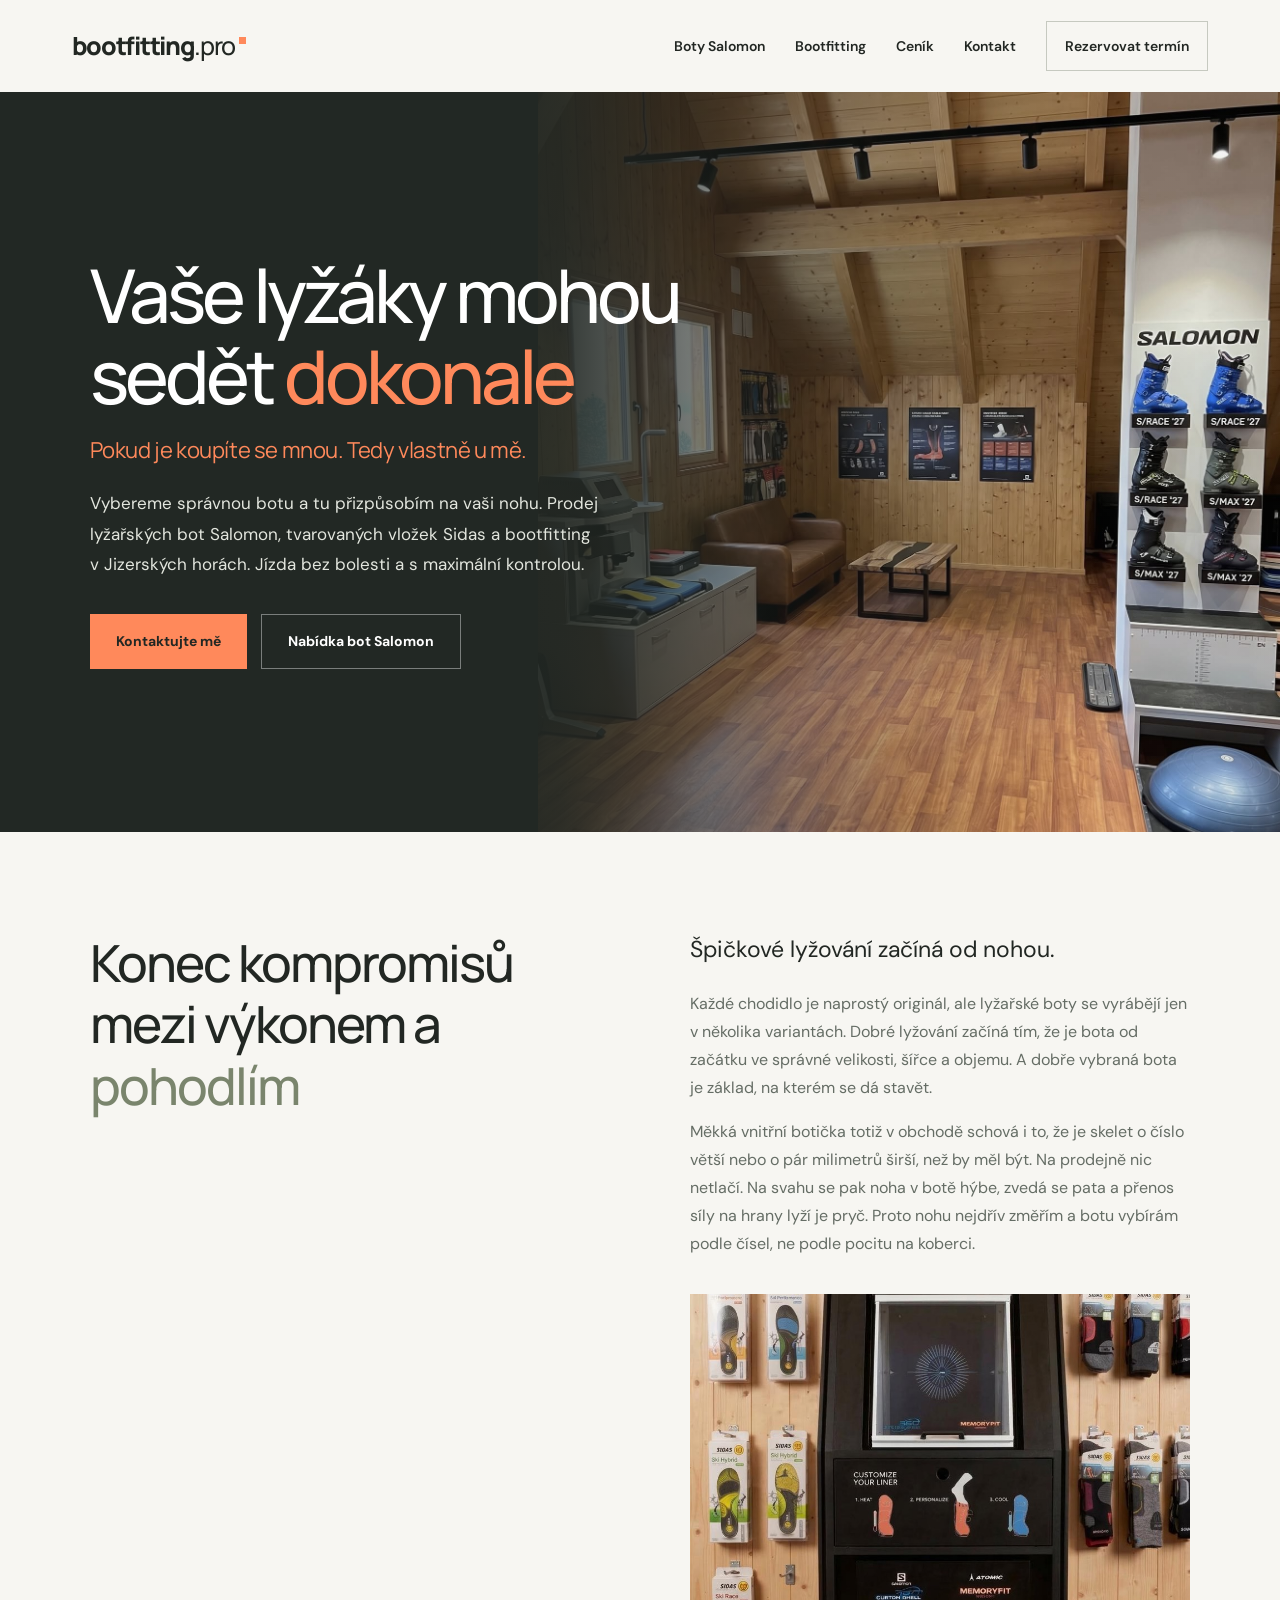
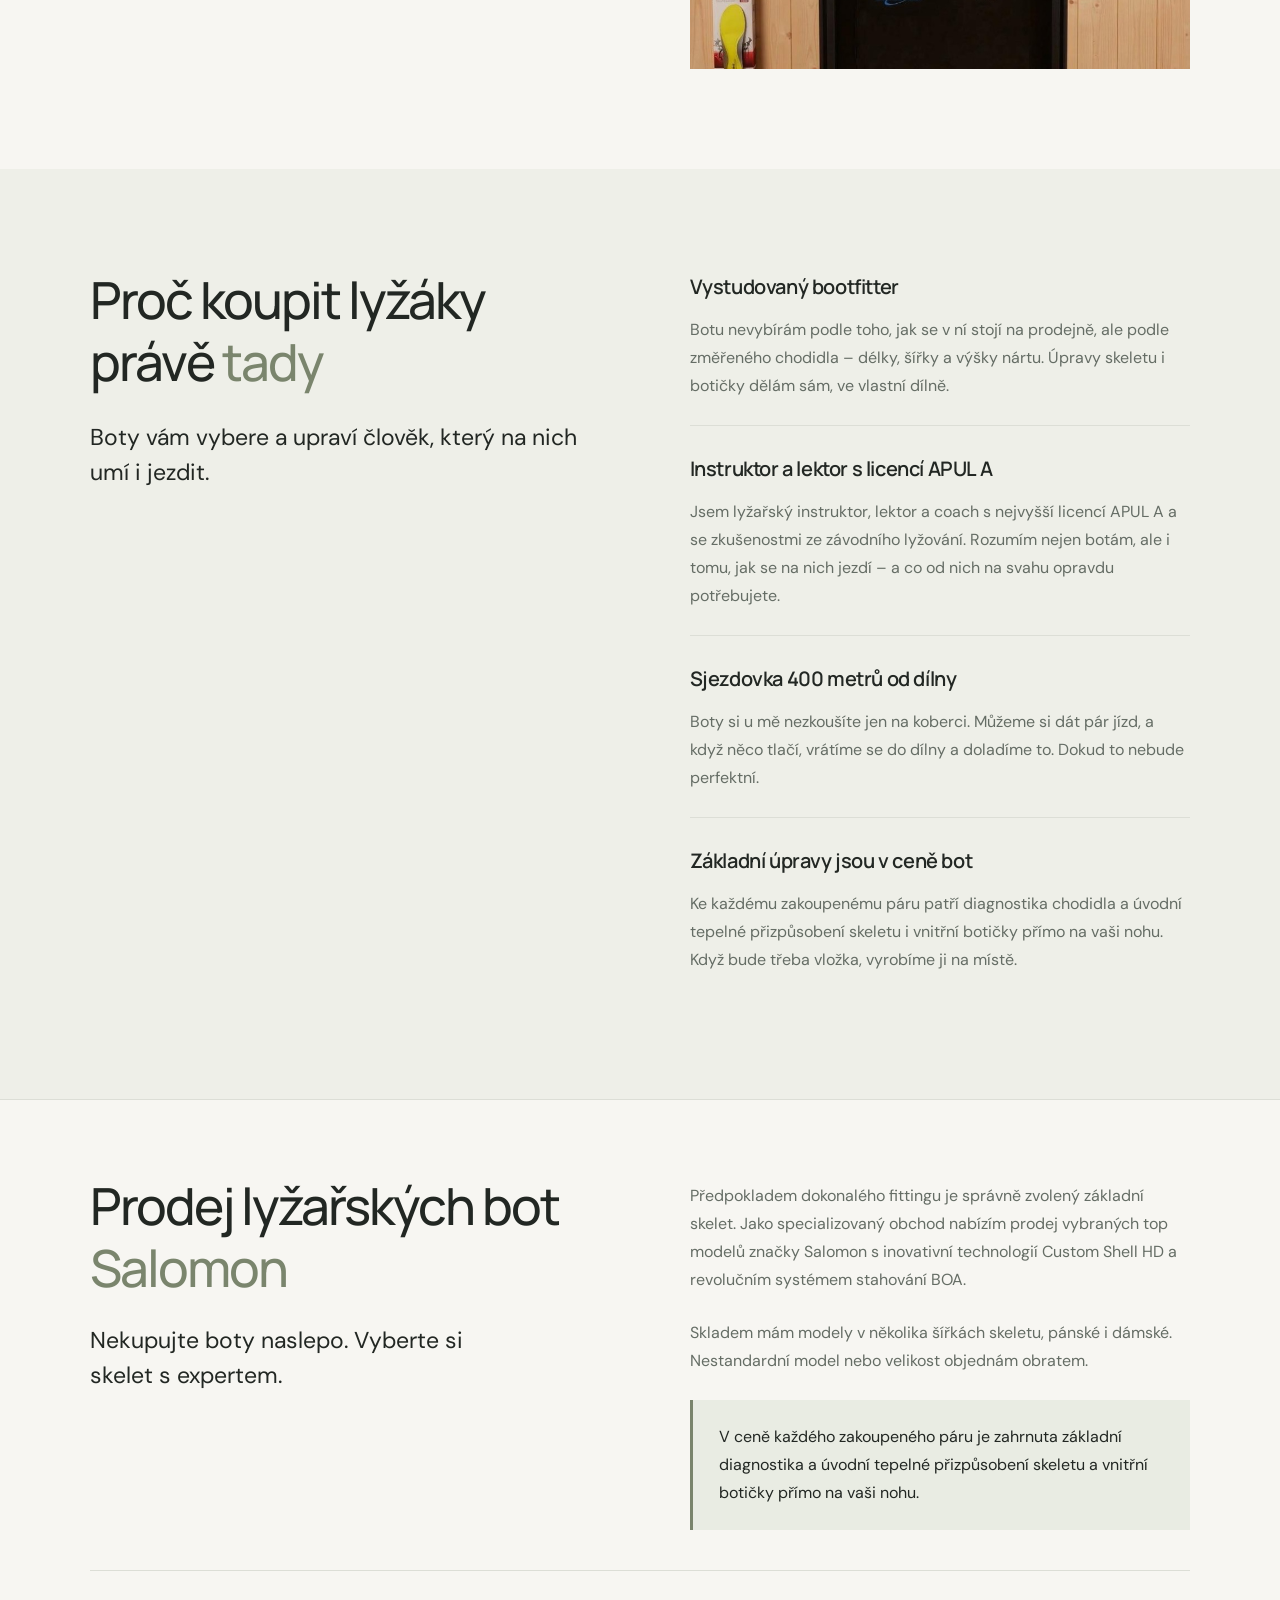
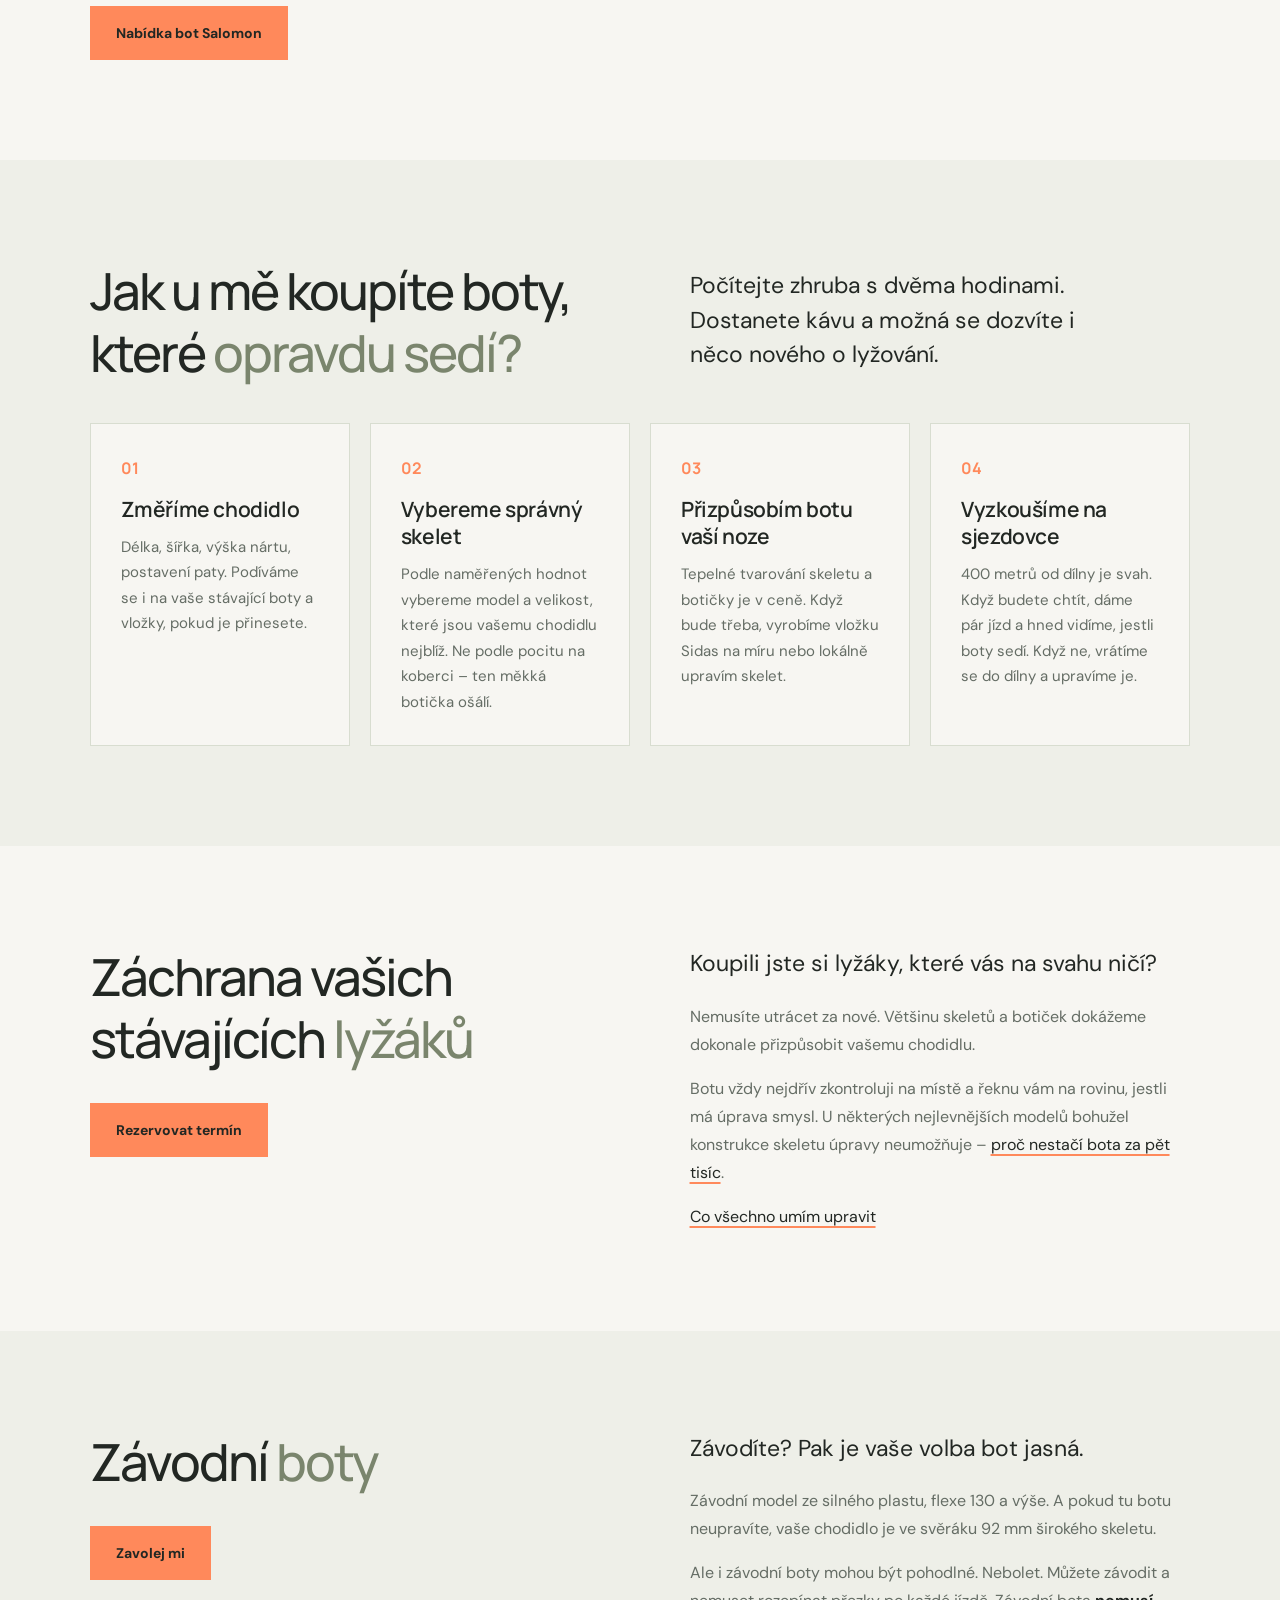
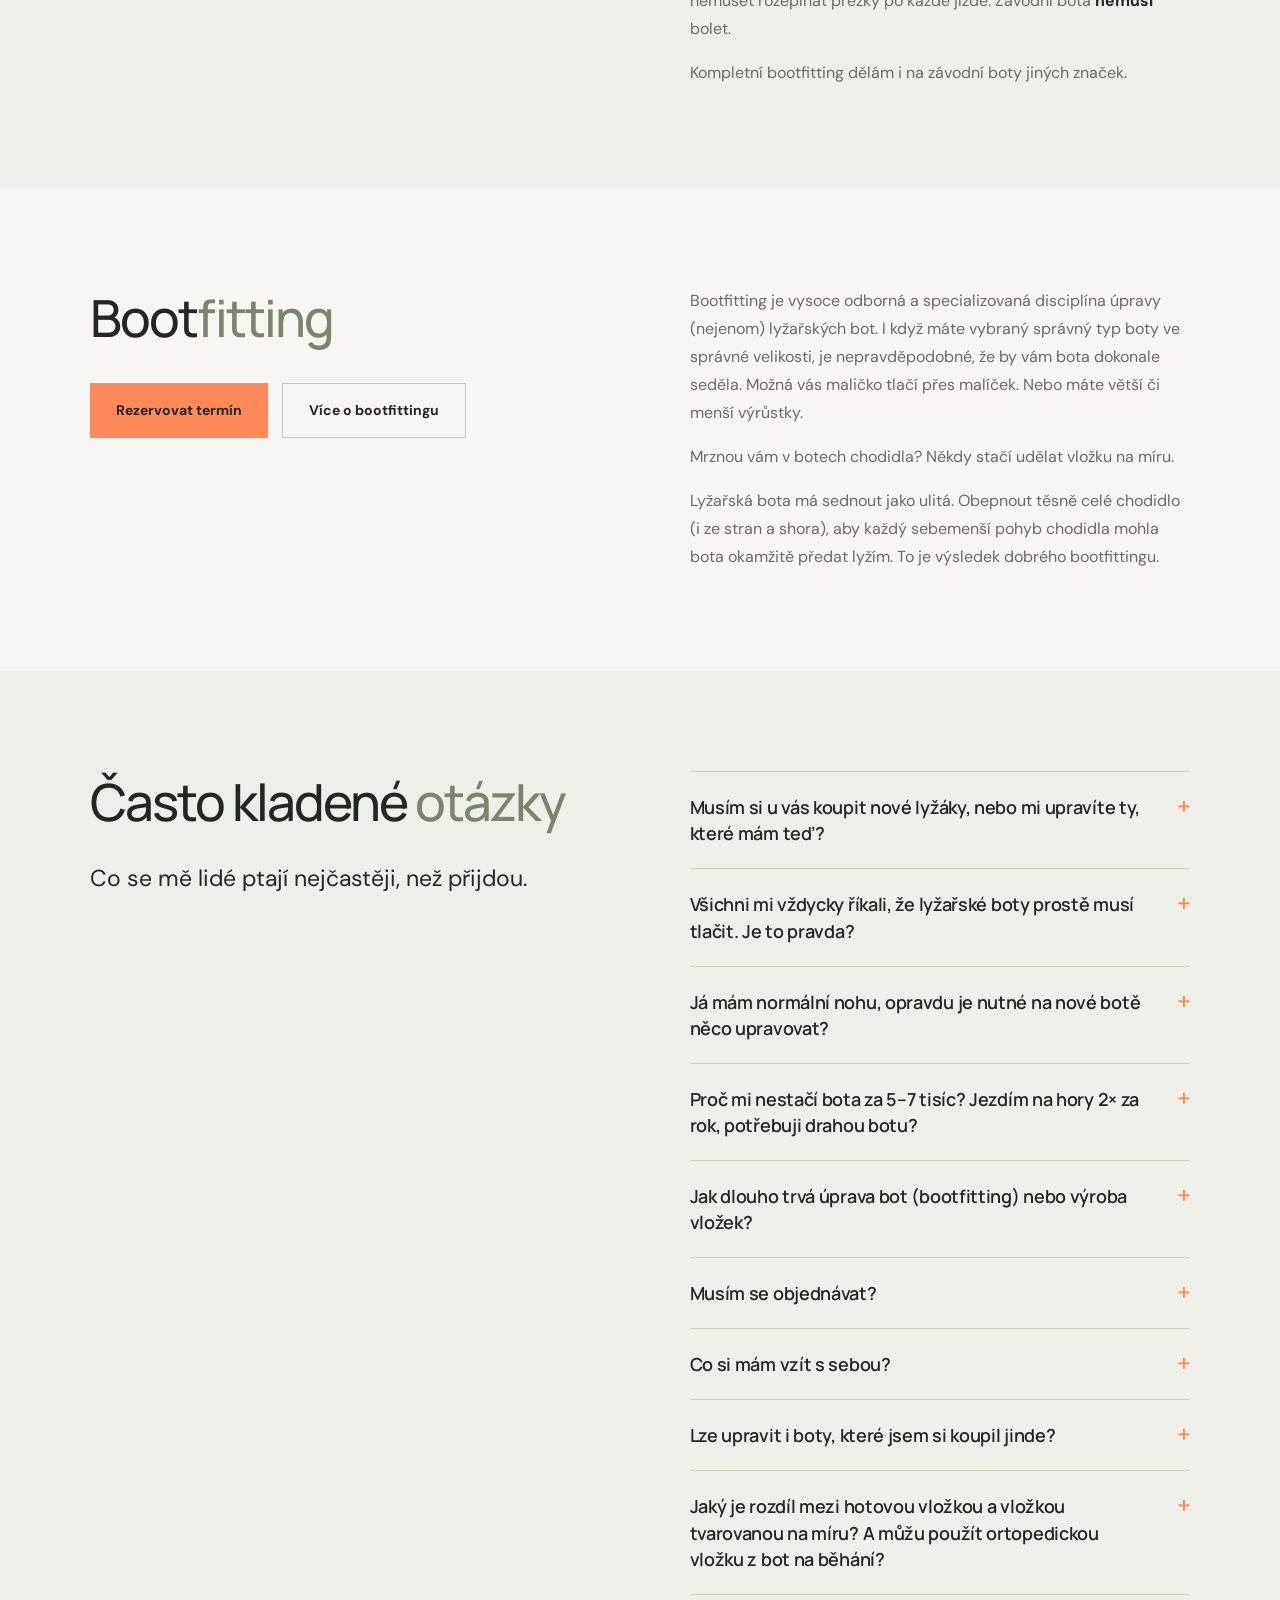
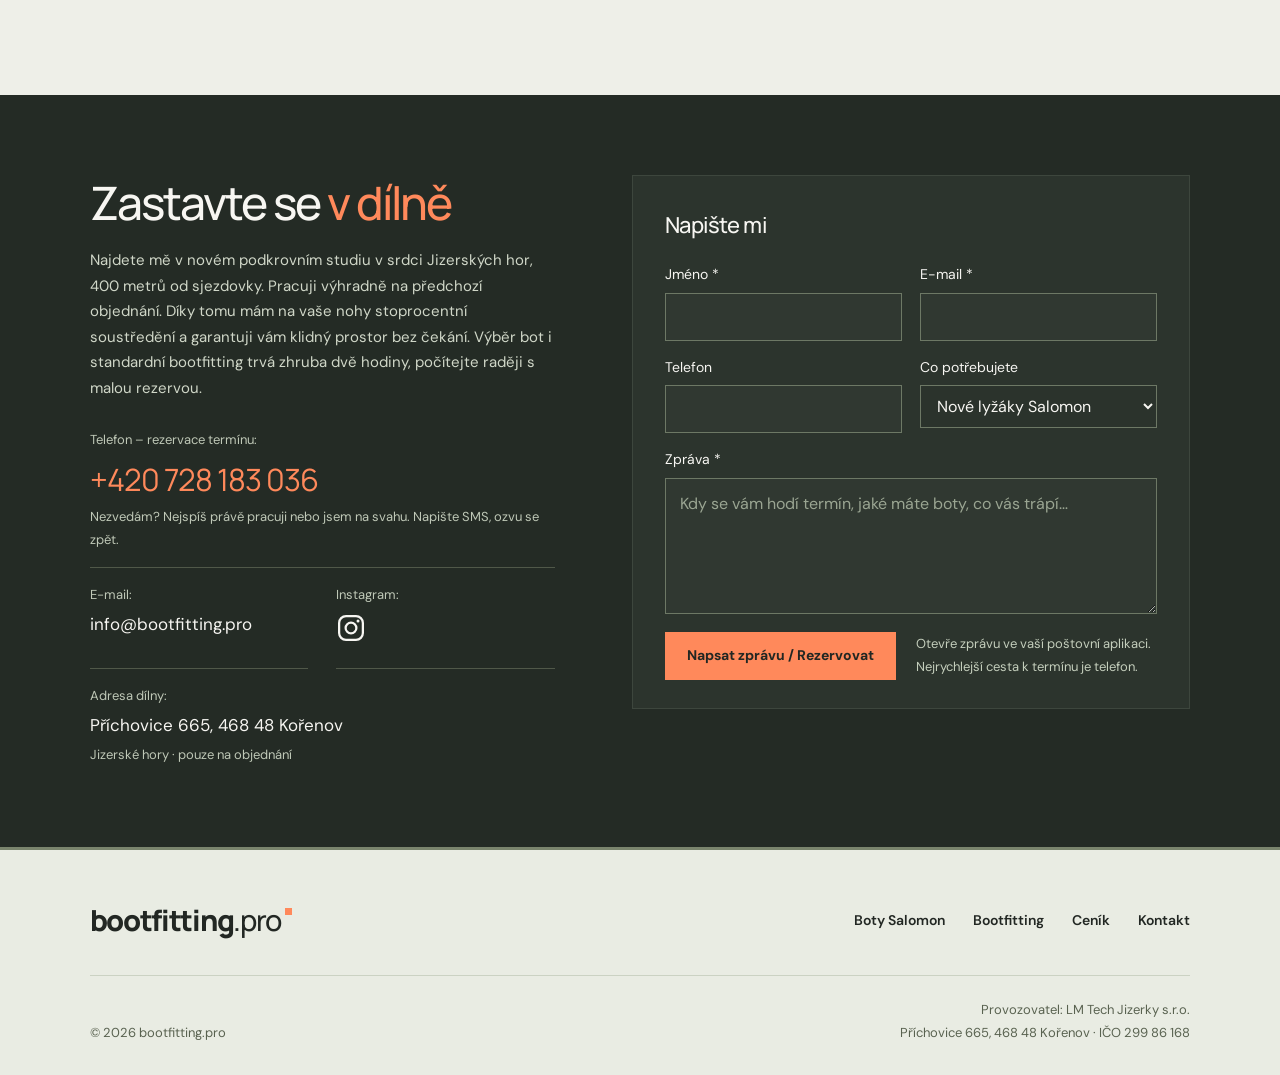
==== commit 1591fc50: "Use a single larger oven photo in the homepage intro section Drop the photo pair under the heading; " ====
--- a/index.html
+++ b/index.html
@@ -16,8 +16,8 @@
   {"@context":"https://schema.org","@type":"SportingGoodsStore","name":"bootfitting.pro","description":"Prodej lyžařských bot Salomon, vložky Sidas na míru a bootfitting v Jizerských horách. Pouze na objednání.","telephone":"+420728183036","email":"info@bootfitting.pro","address":{"@type":"PostalAddress","streetAddress":"Příchovice 665","postalCode":"468 48","addressLocality":"Kořenov","addressCountry":"CZ"},"areaServed":"Jizerské hory","priceRange":"$$"}
   </script>
   <link rel="preload" href="assets/workshop.jpeg" as="image" fetchpriority="high">
-  <link rel="stylesheet" href="styles.css?v=20261004-3">
-  <script src="app.js?v=20261004-3" defer></script>
+  <link rel="stylesheet" href="styles.css?v=20261004-5">
+  <script src="app.js?v=20261004-5" defer></script>
 </head>
 <body>
 <a class="skip" href="#obsah">Přejít na obsah</a>
@@ -40,15 +40,11 @@
   </div>
 </section>
 <section class="section about" id="proc-sedi" aria-labelledby="about-title">
-  <div class="about-head"><h2 id="about-title">Konec kompromisů mezi výkonem a <em>pohodlím</em></h2>
-    <div class="photo-pair">
-      <figure><img src="assets/photos/dilna-bota-v-pripravku.jpg" width="900" height="1200" loading="lazy" alt="Závodní lyžařská bota Salomon upnutá v přípravku na pracovním stole v dílně"></figure>
-      <figure><img src="assets/photos/pec-a-vlozky-sidas.jpg" width="899" height="1200" loading="lazy" alt="Pec na tepelné tvarování botiček Salomon Custom Shell, vedle vložky a ponožky Sidas"></figure>
-    </div>
-  </div>
+  <div><h2 id="about-title">Konec kompromisů mezi výkonem a <em>pohodlím</em></h2></div>
   <div class="about-content"><p class="lead">Špičkové lyžování začíná od nohou.</p>
     <p>Každé chodidlo je naprostý originál, ale lyžařské boty se vyrábějí jen v několika variantách. Dobré lyžování začíná tím, že je bota od začátku ve správné velikosti, šířce a objemu. A dobře vybraná bota je základ, na kterém se dá stavět.</p>
     <p>Měkká vnitřní botička totiž v obchodě schová i to, že je skelet o číslo větší nebo o pár milimetrů širší, než by měl být. Na prodejně nic netlačí. Na svahu se pak noha v botě hýbe, zvedá se pata a přenos síly na hrany lyží je pryč. Proto nohu nejdřív změřím a botu vybírám podle čísel, ne podle pocitu na koberci.</p>
+    <figure class="about-photo"><img src="assets/photos/pec-a-vlozky-sidas.jpg" width="899" height="1200" loading="lazy" alt="Pec na tepelné tvarování botiček Salomon Custom Shell, vedle vložky a ponožky Sidas"></figure>
   </div>
 </section>
 <section class="section split alt" id="proc-u-me" aria-labelledby="why-title">
--- a/styles.css
+++ b/styles.css
@@ -325,3 +325,5 @@
 .photo-pair img { height:auto; }
 .price-group .photo-single { margin-top:22px; max-width:260px; }
 @media(max-width:760px) { .price-group .photo-single { max-width:200px; margin:8px 0 12px; } }
+.about-photo { margin:36px 0 0; background:#e9ece3; overflow:hidden; }
+.about-photo img { display:block; width:100%; height:auto; aspect-ratio:4/3; object-fit:cover; object-position:center 42%; }
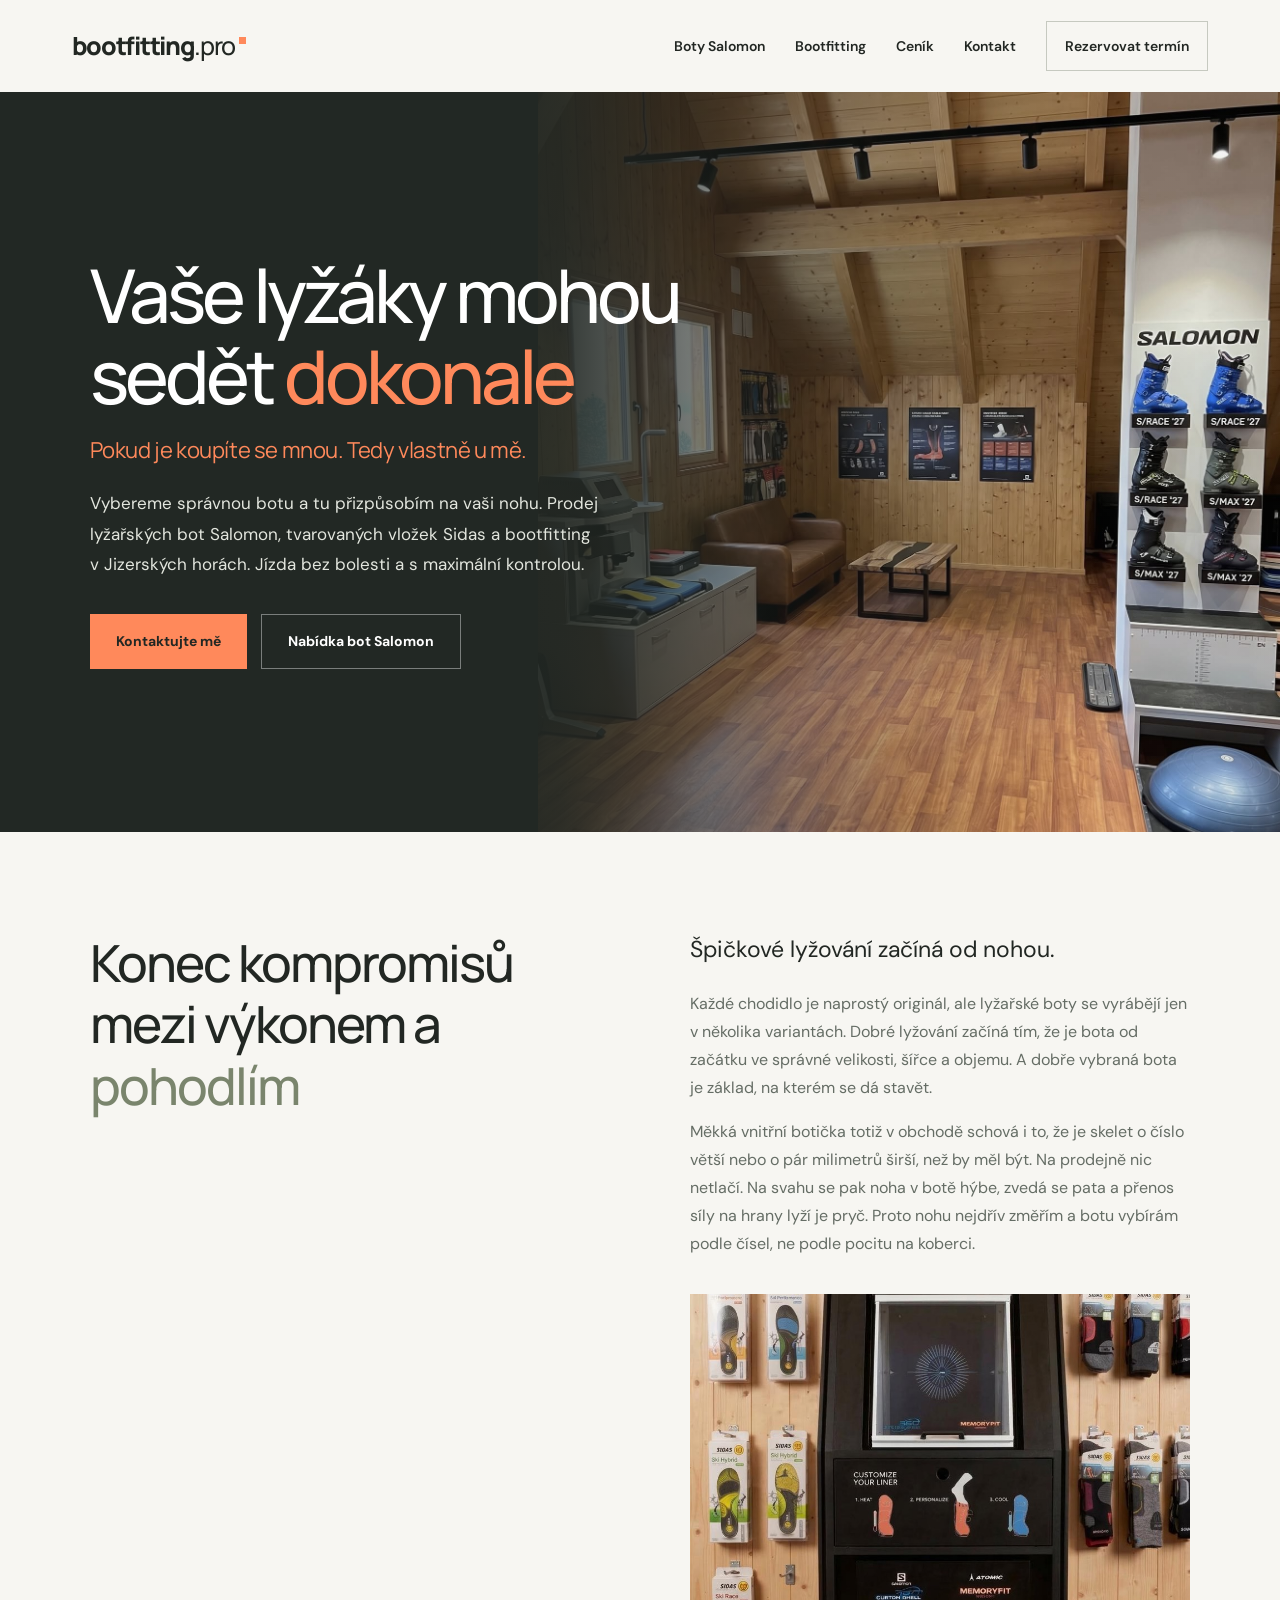
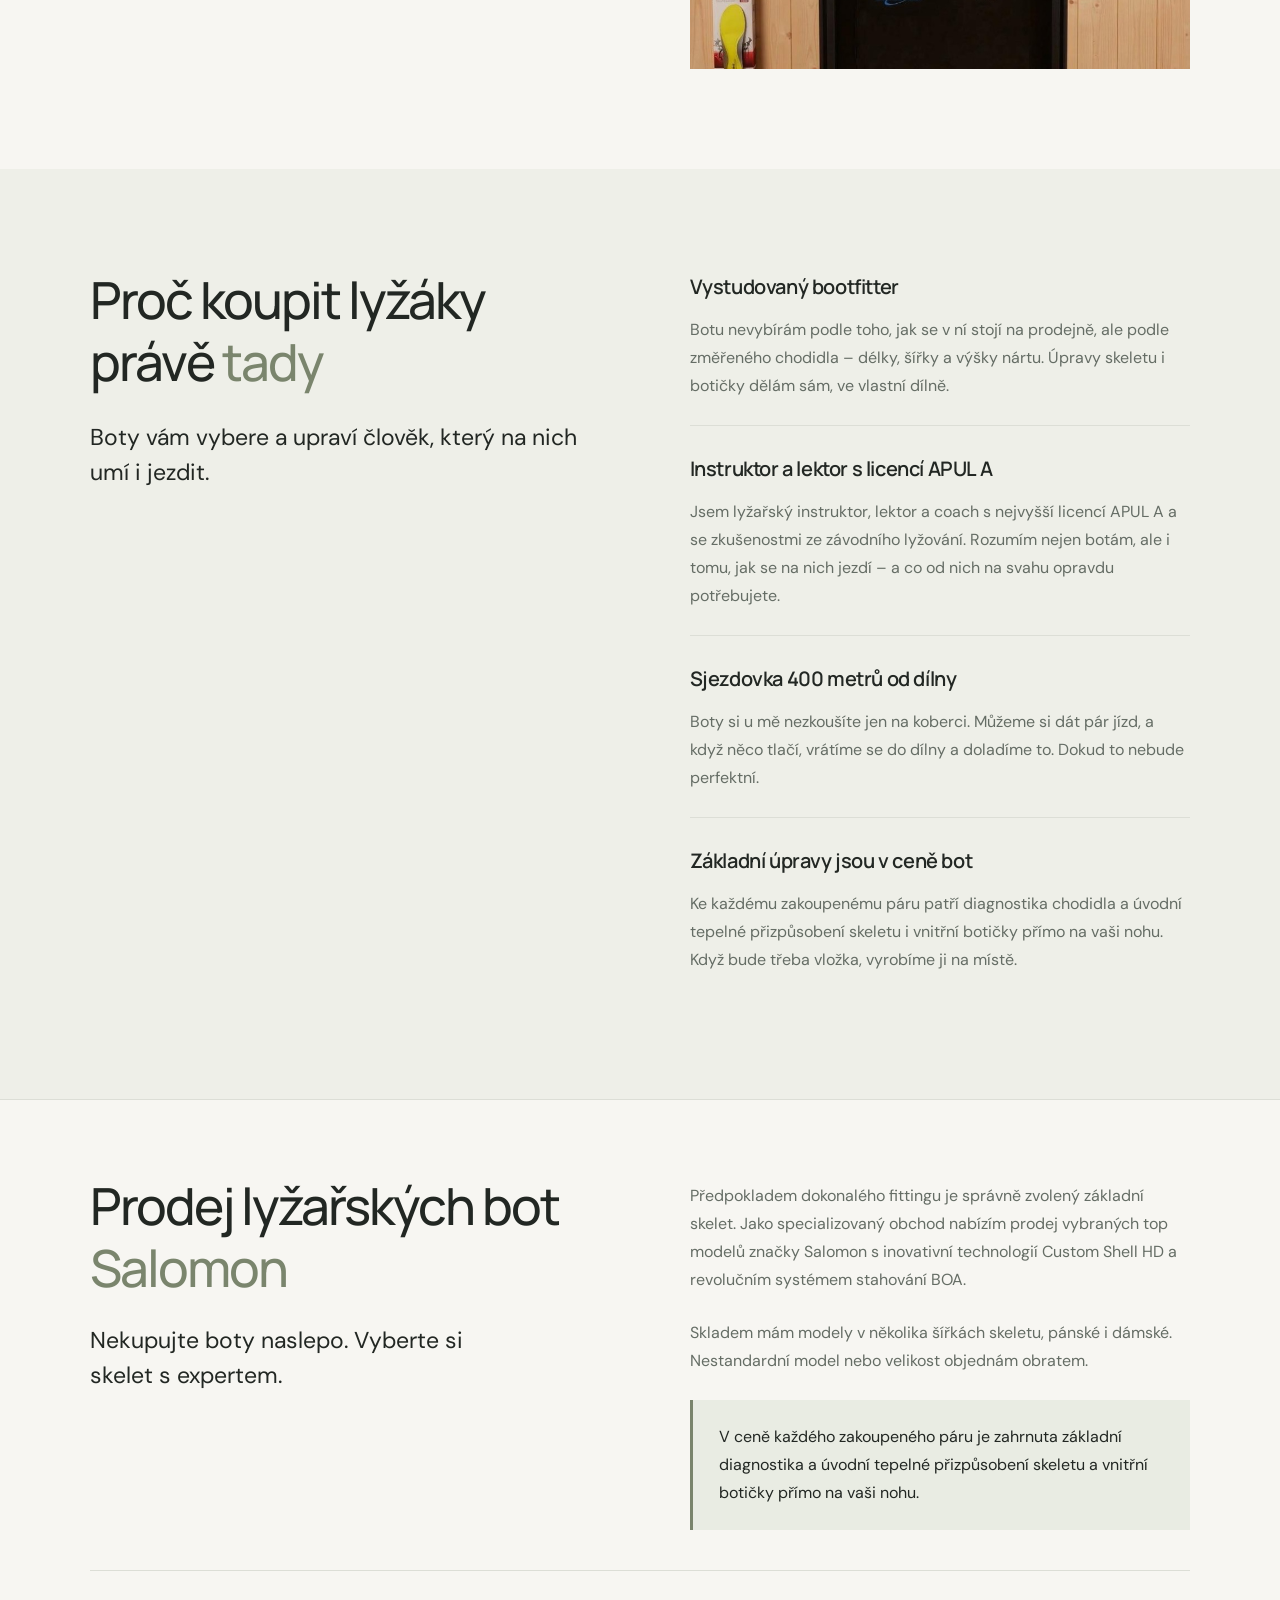
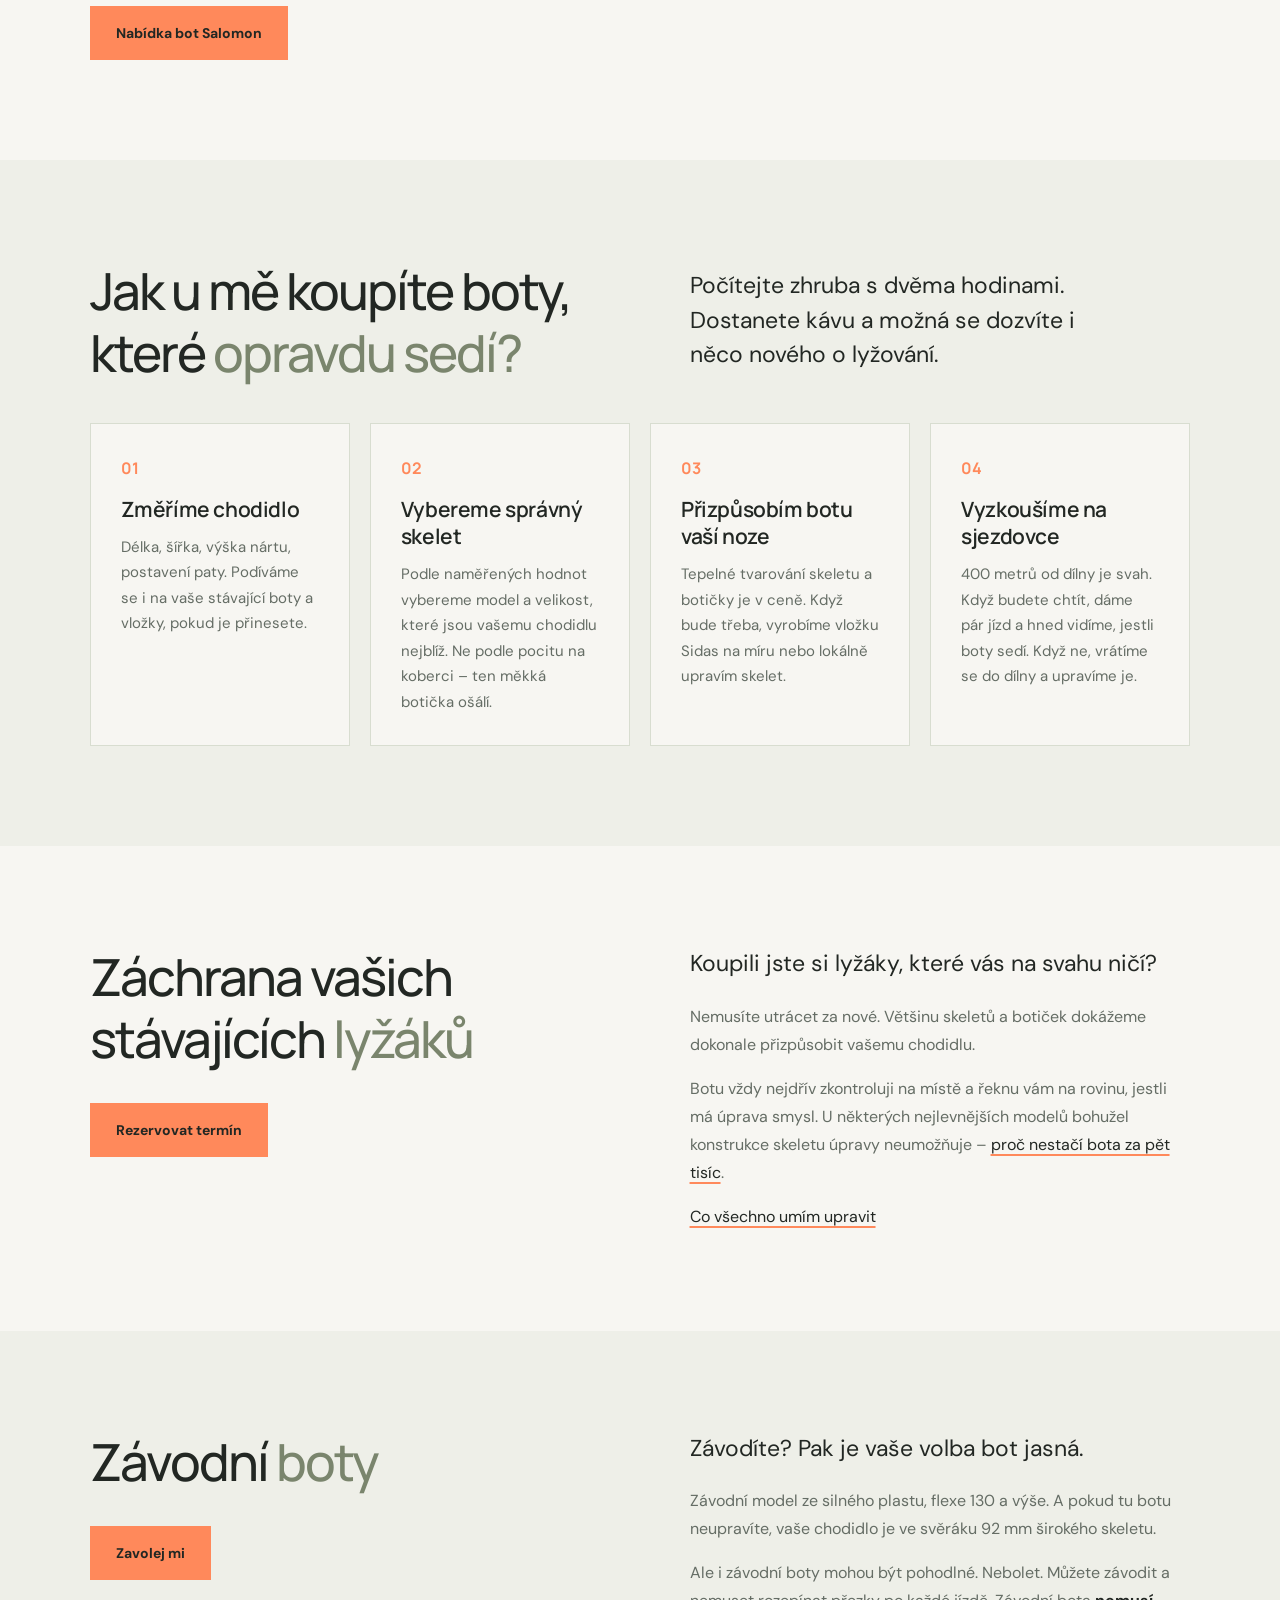
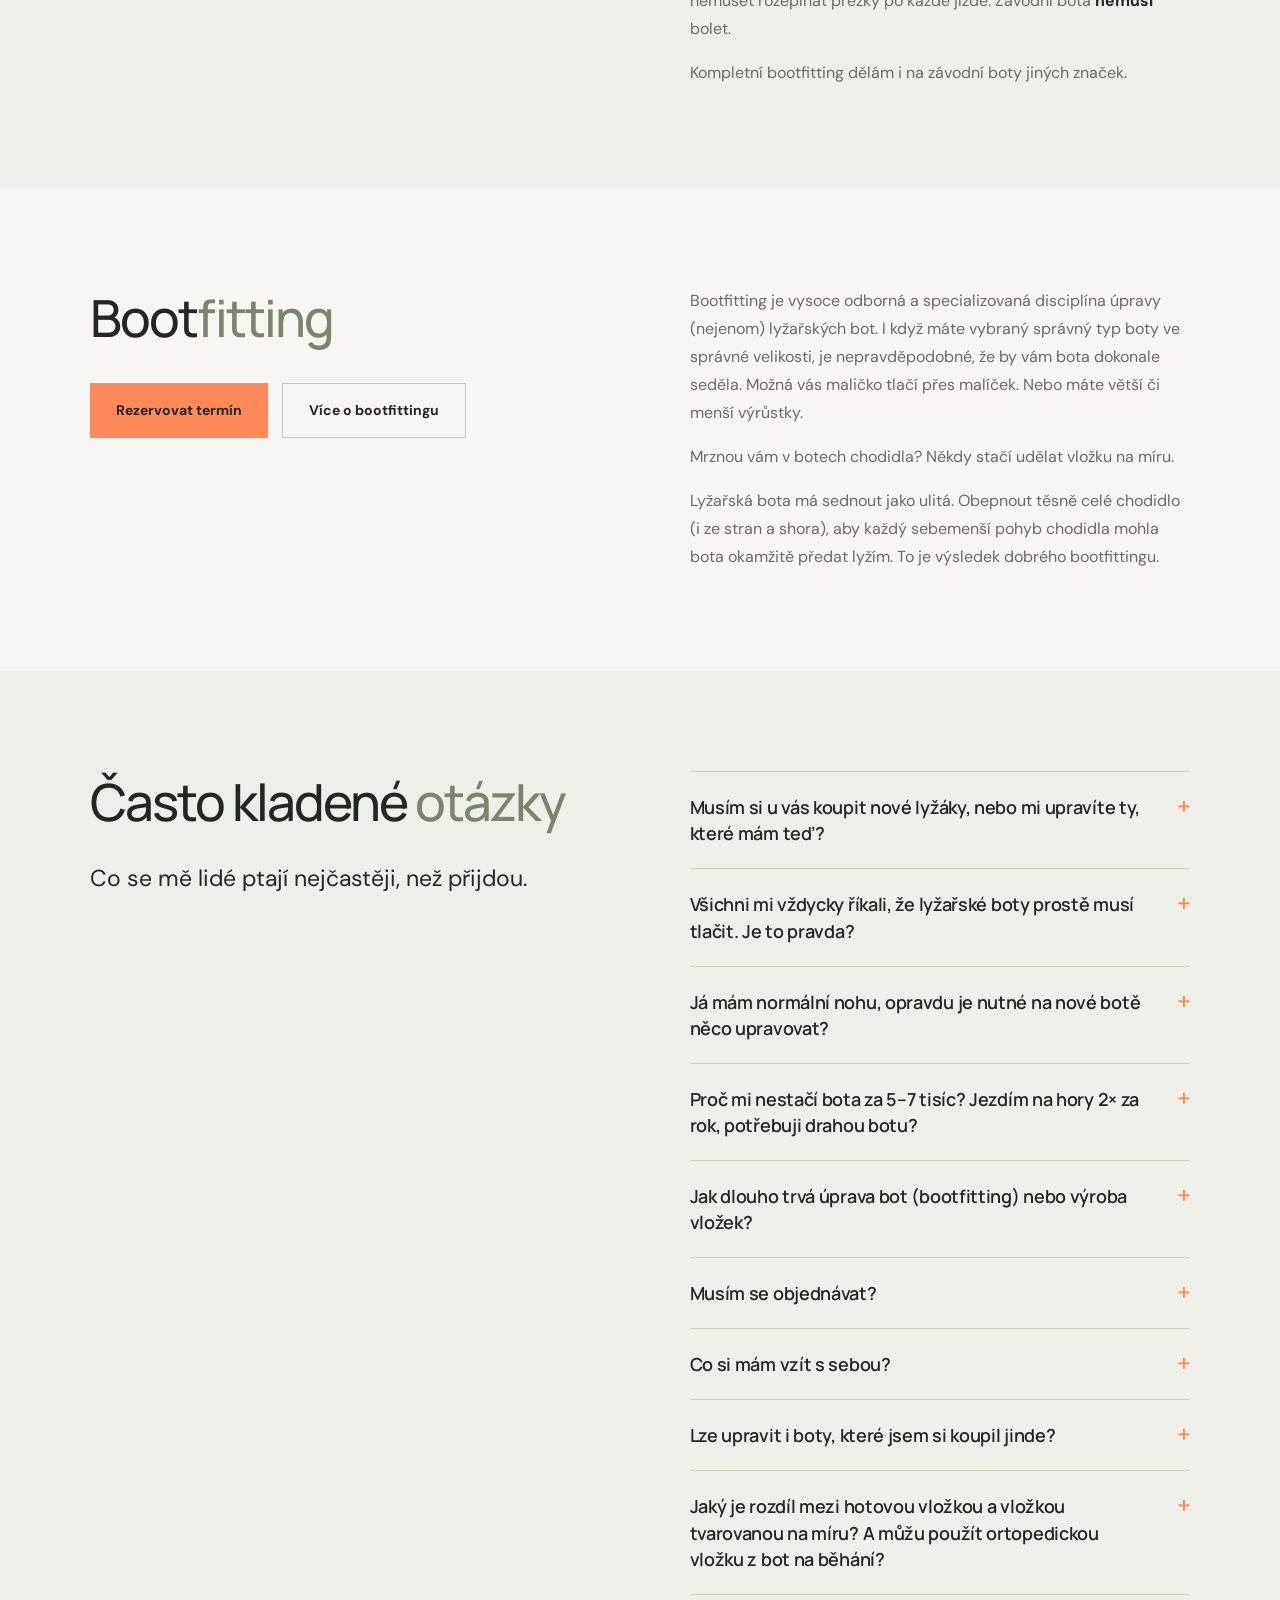
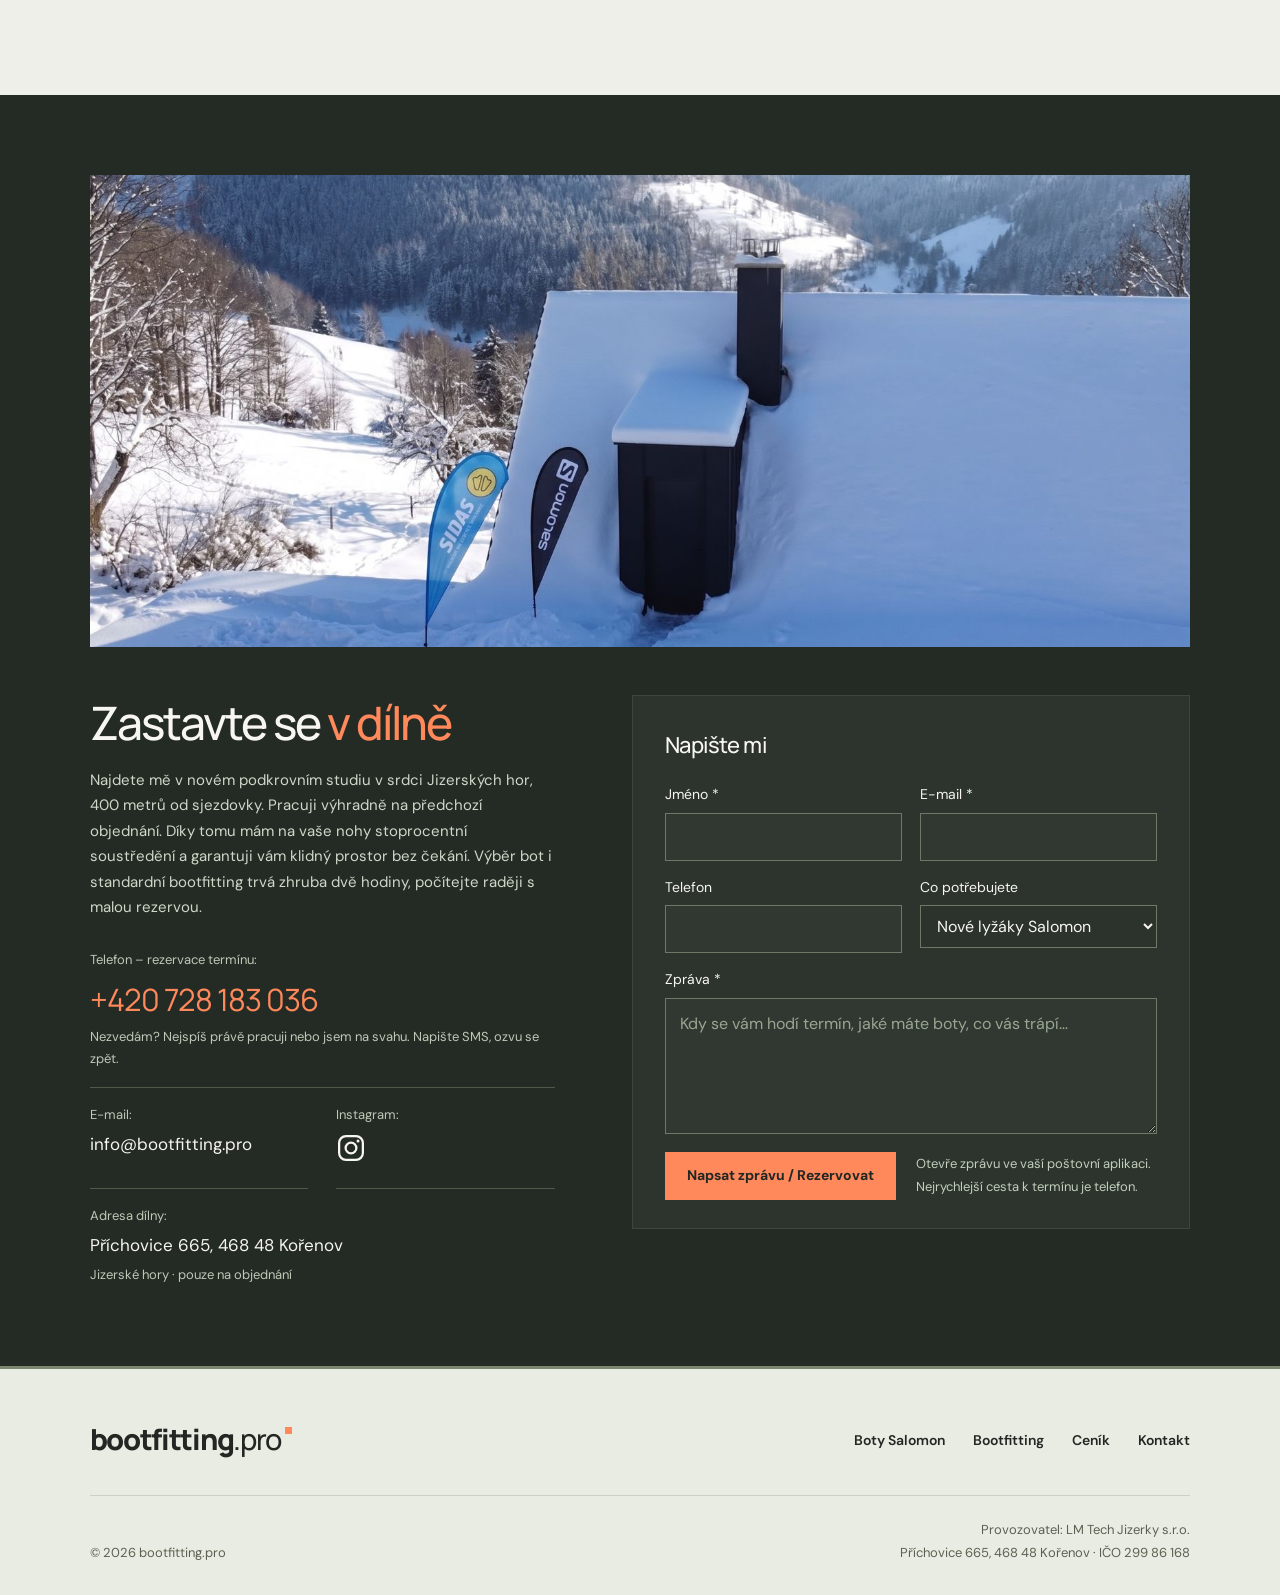
==== commit fb8aae7e: "Add winter workshop photo above the contact section Co-Authored-By: Claude Opus 5.5 <noreply@anthrop" ====
--- a/index.html
+++ b/index.html
@@ -16,8 +16,8 @@
   {"@context":"https://schema.org","@type":"SportingGoodsStore","name":"bootfitting.pro","description":"Prodej lyžařských bot Salomon, vložky Sidas na míru a bootfitting v Jizerských horách. Pouze na objednání.","telephone":"+420728183036","email":"info@bootfitting.pro","address":{"@type":"PostalAddress","streetAddress":"Příchovice 665","postalCode":"468 48","addressLocality":"Kořenov","addressCountry":"CZ"},"areaServed":"Jizerské hory","priceRange":"$$"}
   </script>
   <link rel="preload" href="assets/workshop.jpeg" as="image" fetchpriority="high">
-  <link rel="stylesheet" href="styles.css?v=20261004-5">
-  <script src="app.js?v=20261004-5" defer></script>
+  <link rel="stylesheet" href="styles.css?v=20261005-2">
+  <script src="app.js?v=20261005-2" defer></script>
 </head>
 <body>
 <a class="skip" href="#obsah">Přejít na obsah</a>
@@ -113,6 +113,7 @@
   </div>
 </section>
 <section class="section contact" id="kontakt" aria-labelledby="contact-title">
+  <figure class="contact-photo"><img src="assets/photos/dilna-zima.jpg" width="1600" height="1014" loading="lazy" alt="Dílna bootfitting.pro v zasněžených Jizerských horách s vlajkami Sidas a Salomon"></figure>
   <div class="contact-info">
   <div class="contact-intro"><h2 id="contact-title">Zastavte se <em>v dílně</em></h2><p class="contact-copy">Najdete mě v novém podkrovním studiu v srdci Jizerských hor, 400 metrů od sjezdovky. Pracuji výhradně na předchozí objednání. Díky tomu mám na vaše nohy stoprocentní soustředění a garantuji vám klidný prostor bez čekání. Výběr bot i standardní bootfitting trvá zhruba dvě hodiny, počítejte raději s malou rezervou.</p></div>
   <address class="contact-details">
--- a/styles.css
+++ b/styles.css
@@ -327,3 +327,10 @@
 @media(max-width:760px) { .price-group .photo-single { max-width:200px; margin:8px 0 12px; } }
 .about-photo { margin:36px 0 0; background:#e9ece3; overflow:hidden; }
 .about-photo img { display:block; width:100%; height:auto; aspect-ratio:4/3; object-fit:cover; object-position:center 42%; }
+.about-photo.fixture img { object-position:center 58%; }
+.about-content .fitting-included + .about-photo { margin-top:32px; }
+.about>div:first-child .about-photo, .split-head .about-photo { max-width:520px; }
+@media(max-width:760px) { .about>div:first-child .about-photo, .split-head .about-photo { max-width:none; margin-top:20px; } }
+.contact-photo { grid-column:1/-1; margin:0 0 48px; overflow:hidden; background:#2c342d; }
+.contact-photo img { display:block; width:100%; height:auto; aspect-ratio:21/9; object-fit:cover; object-position:center 72%; }
+@media(max-width:760px) { .contact-photo { margin:0; } .contact-photo img { aspect-ratio:4/3; object-position:40% 70%; } }
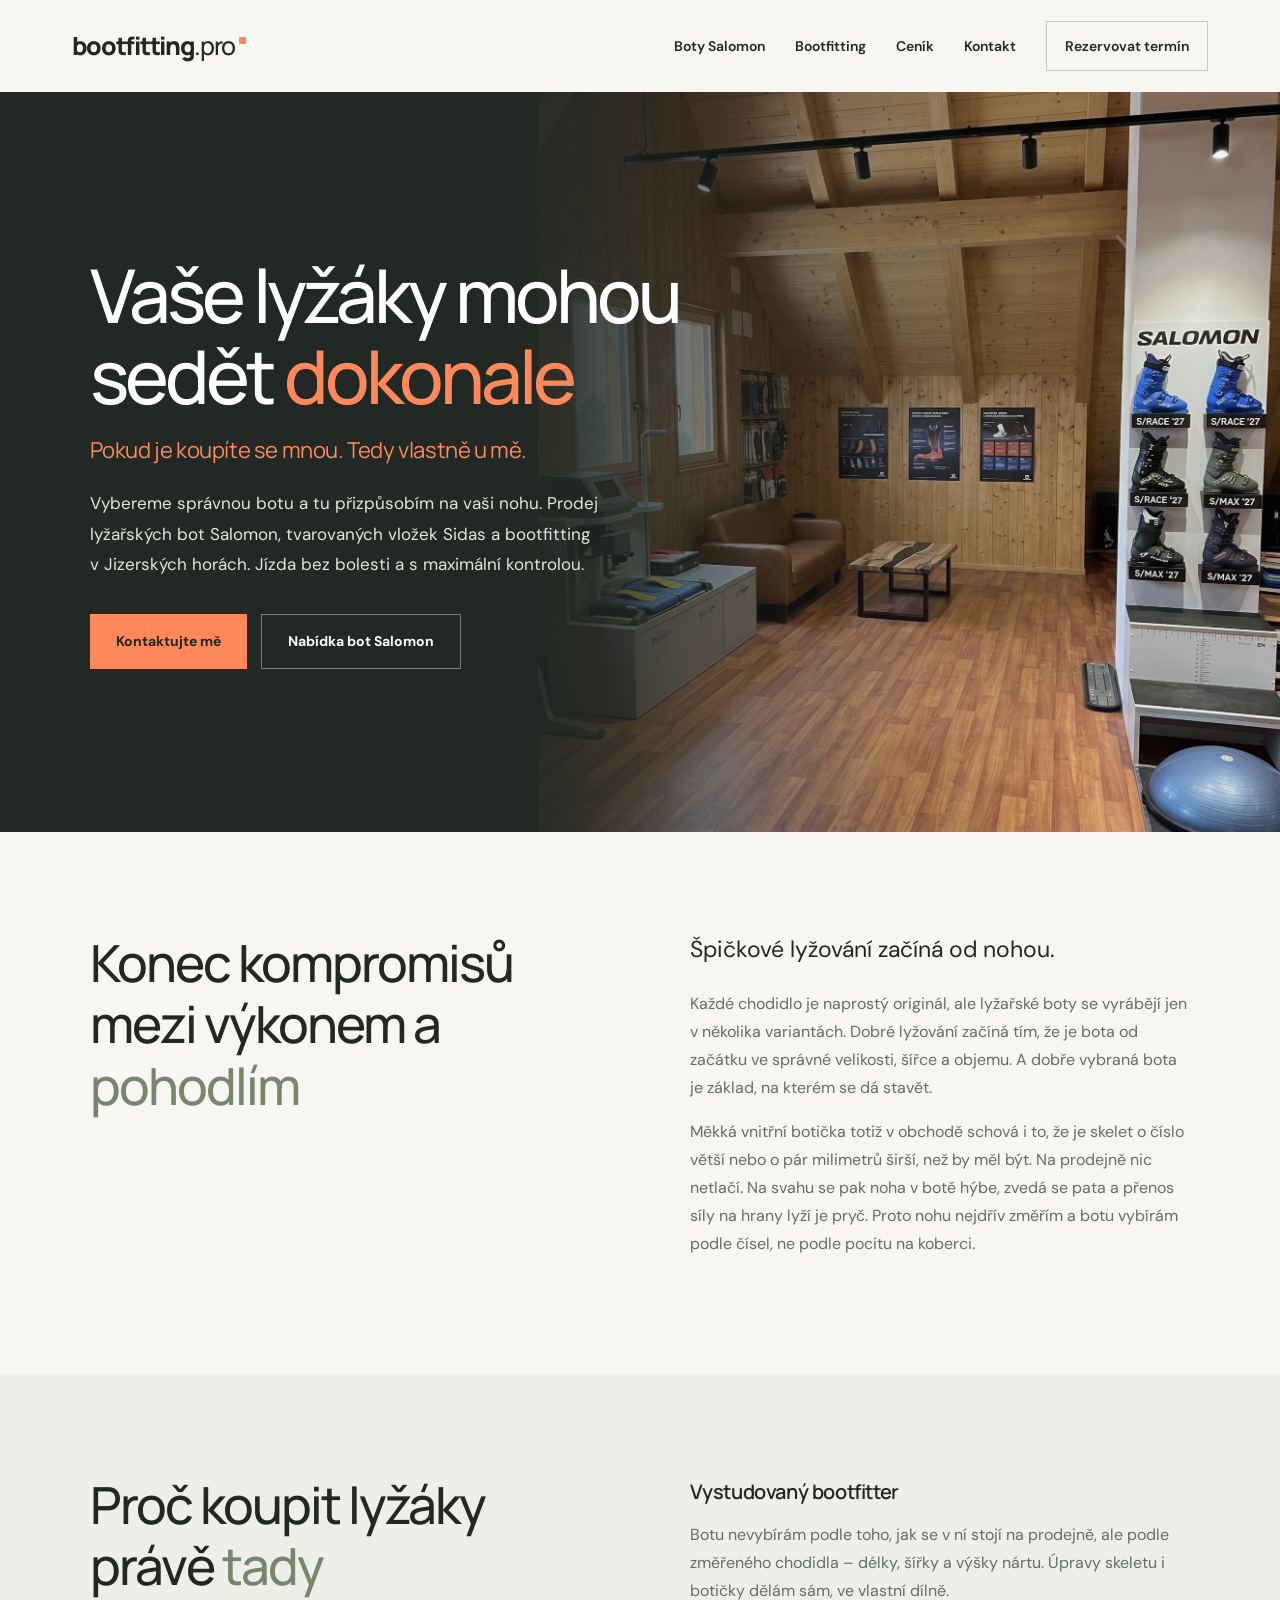
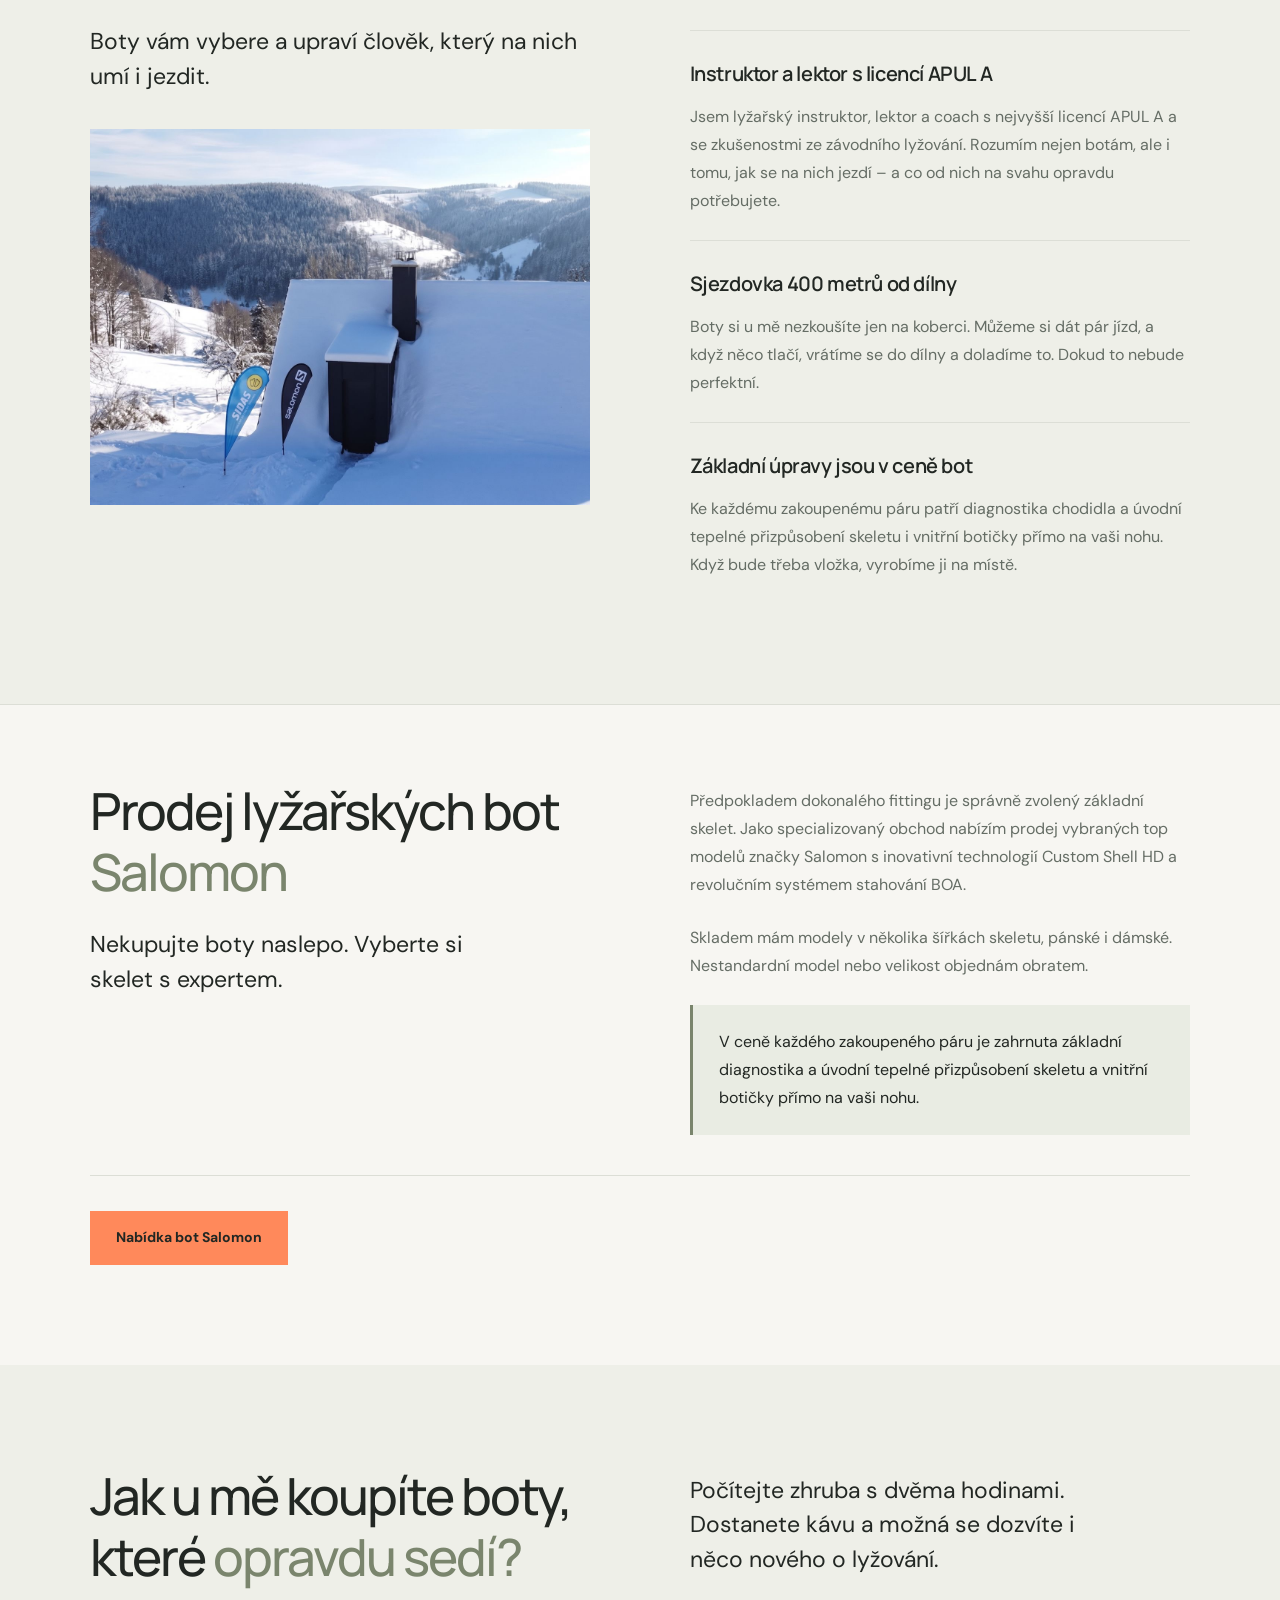
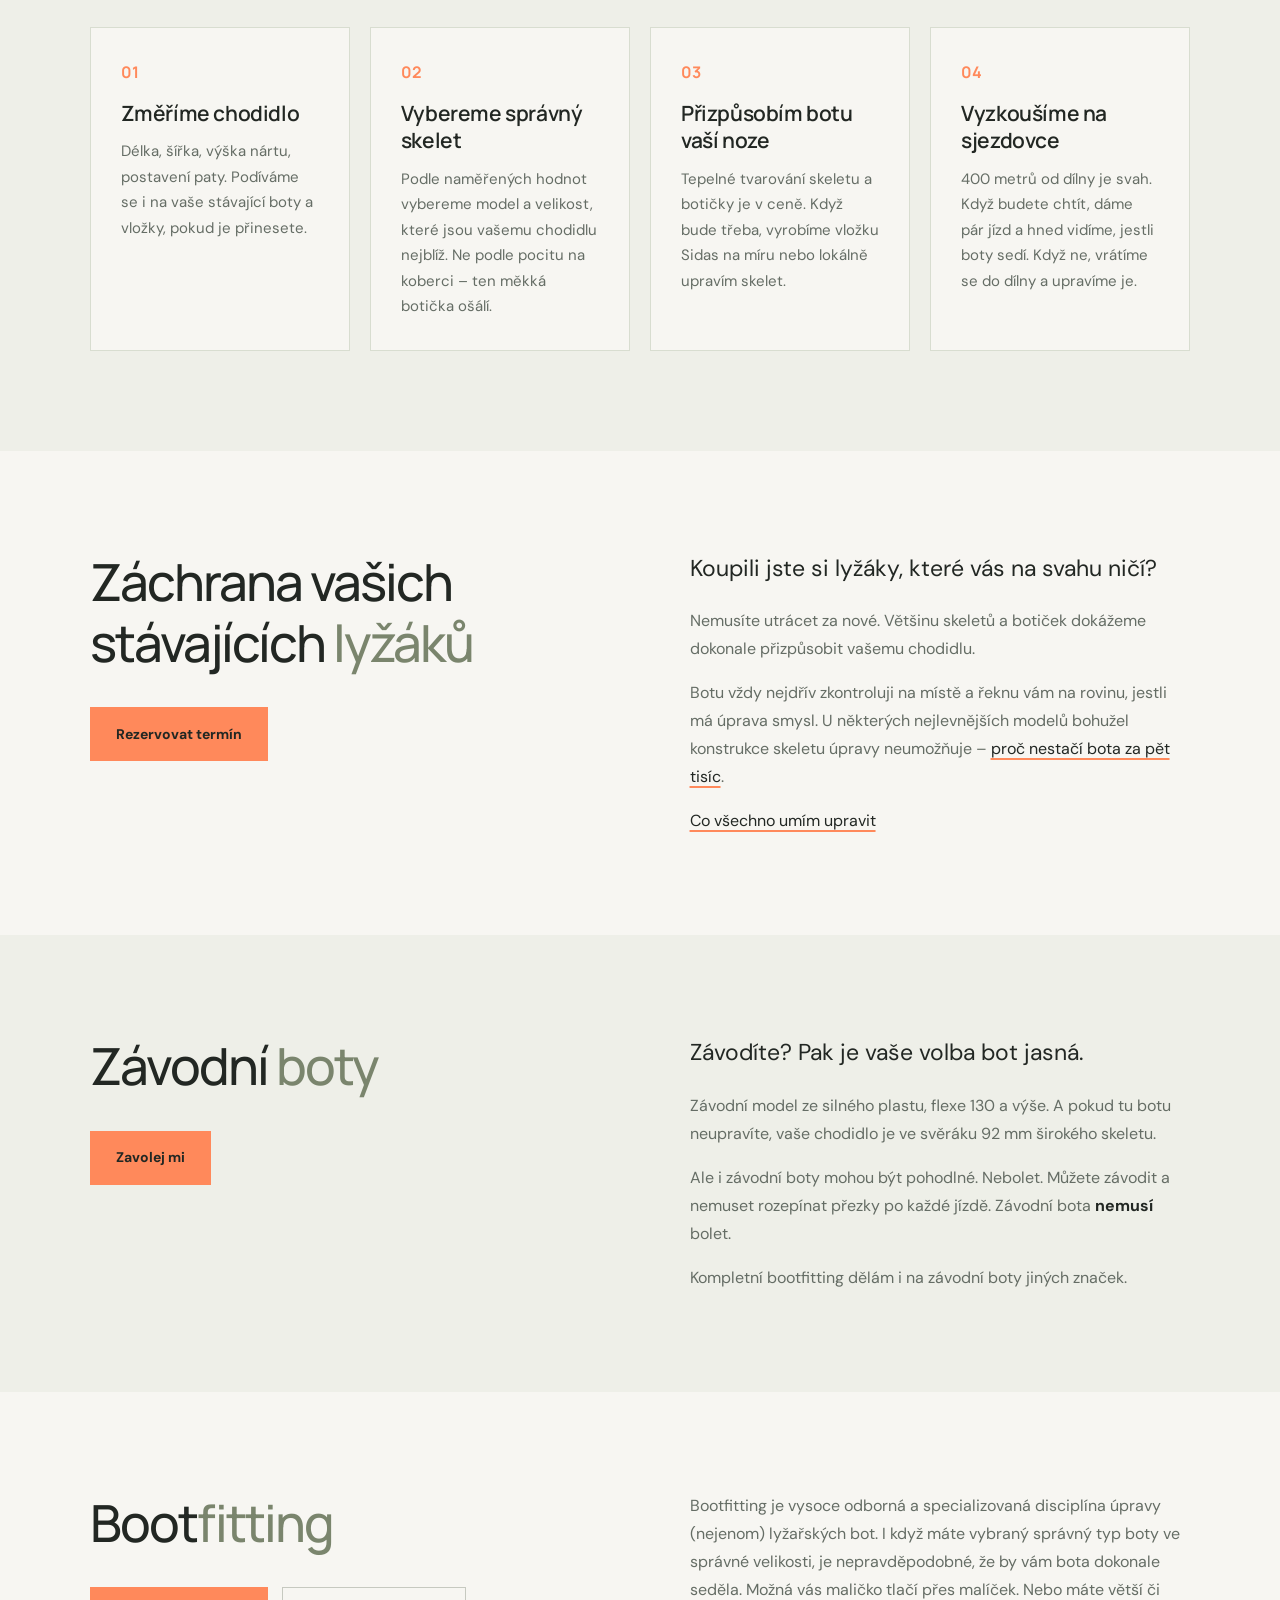
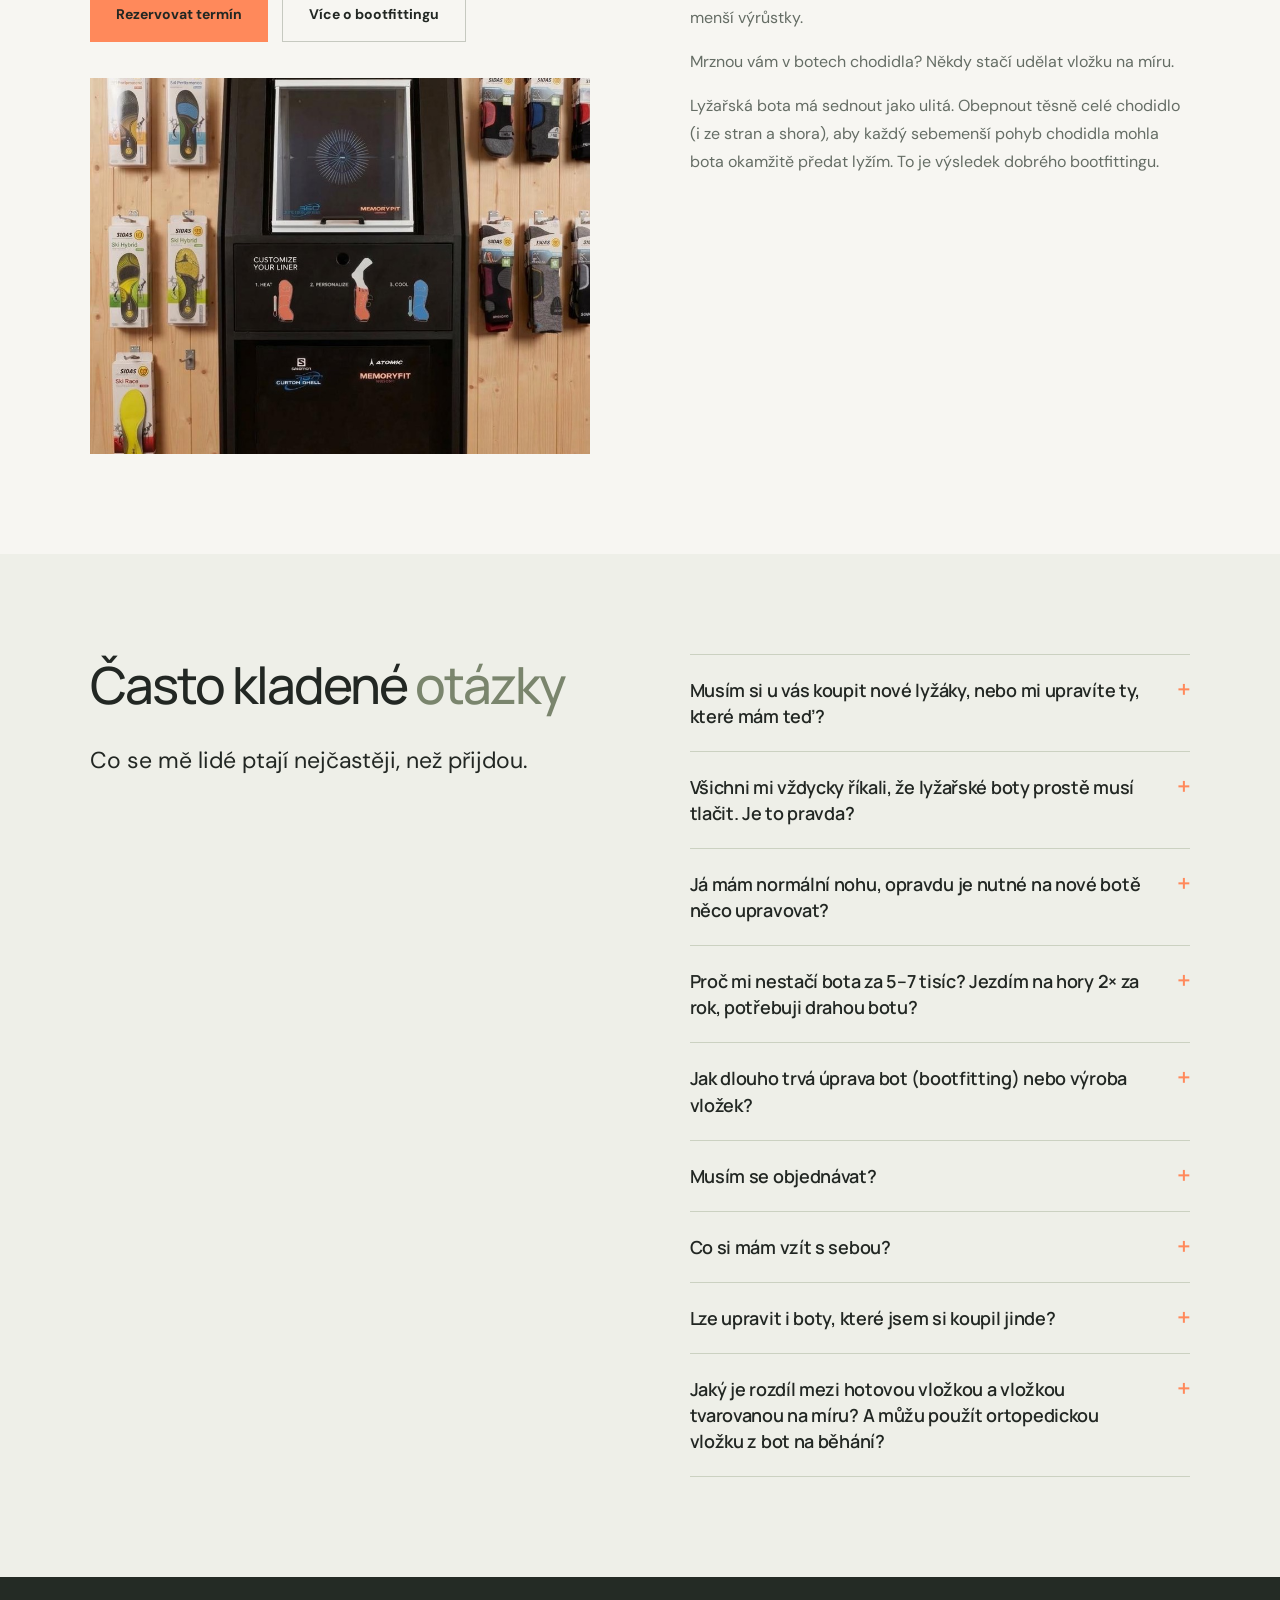
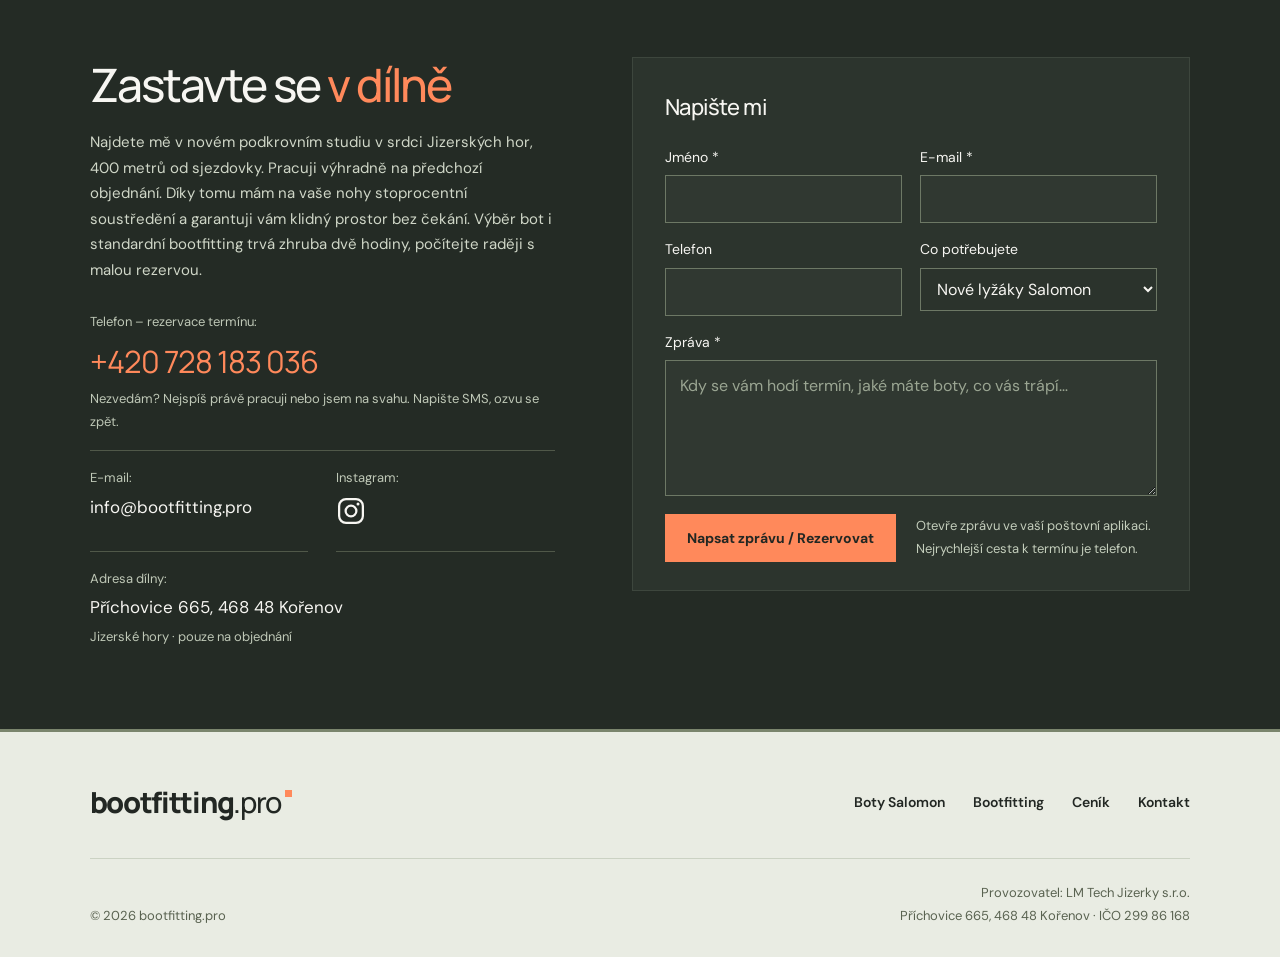
==== commit 74215479: "Show the winter workshop photo in "Proč u mě" and move the oven photo The winter workshop shot sits " ====
--- a/index.html
+++ b/index.html
@@ -16,8 +16,8 @@
   {"@context":"https://schema.org","@type":"SportingGoodsStore","name":"bootfitting.pro","description":"Prodej lyžařských bot Salomon, vložky Sidas na míru a bootfitting v Jizerských horách. Pouze na objednání.","telephone":"+420728183036","email":"info@bootfitting.pro","address":{"@type":"PostalAddress","streetAddress":"Příchovice 665","postalCode":"468 48","addressLocality":"Kořenov","addressCountry":"CZ"},"areaServed":"Jizerské hory","priceRange":"$$"}
   </script>
   <link rel="preload" href="assets/workshop.jpeg" as="image" fetchpriority="high">
-  <link rel="stylesheet" href="styles.css?v=20261005-2">
-  <script src="app.js?v=20261005-2" defer></script>
+  <link rel="stylesheet" href="styles.css?v=20261005-4">
+  <script src="app.js?v=20261005-4" defer></script>
 </head>
 <body>
 <a class="skip" href="#obsah">Přejít na obsah</a>
@@ -44,11 +44,10 @@
   <div class="about-content"><p class="lead">Špičkové lyžování začíná od nohou.</p>
     <p>Každé chodidlo je naprostý originál, ale lyžařské boty se vyrábějí jen v několika variantách. Dobré lyžování začíná tím, že je bota od začátku ve správné velikosti, šířce a objemu. A dobře vybraná bota je základ, na kterém se dá stavět.</p>
     <p>Měkká vnitřní botička totiž v obchodě schová i to, že je skelet o číslo větší nebo o pár milimetrů širší, než by měl být. Na prodejně nic netlačí. Na svahu se pak noha v botě hýbe, zvedá se pata a přenos síly na hrany lyží je pryč. Proto nohu nejdřív změřím a botu vybírám podle čísel, ne podle pocitu na koberci.</p>
-    <figure class="about-photo"><img src="assets/photos/pec-a-vlozky-sidas.jpg" width="899" height="1200" loading="lazy" alt="Pec na tepelné tvarování botiček Salomon Custom Shell, vedle vložky a ponožky Sidas"></figure>
   </div>
 </section>
 <section class="section split alt" id="proc-u-me" aria-labelledby="why-title">
-  <div class="split-head"><h2 id="why-title">Proč koupit lyžáky právě <em>tady</em></h2><p class="lead">Boty vám vybere a upraví člověk, který na nich umí i jezdit.</p></div>
+  <div class="split-head"><h2 id="why-title">Proč koupit lyžáky právě <em>tady</em></h2><p class="lead">Boty vám vybere a upraví člověk, který na nich umí i jezdit.</p><figure class="about-photo winter"><img src="assets/photos/dilna-zima.jpg" width="1600" height="1014" loading="lazy" alt="Dílna bootfitting.pro v zasněžených Jizerských horách s vlajkami Sidas a Salomon"></figure></div>
   <div class="split-body">
     <div class="service"><h3>Vystudovaný bootfitter</h3><p>Botu nevybírám podle toho, jak se v ní stojí na prodejně, ale podle změřeného chodidla – délky, šířky a výšky nártu. Úpravy skeletu i botičky dělám sám, ve vlastní dílně.</p></div>
     <div class="service"><h3>Instruktor a lektor s licencí APUL A</h3><p>Jsem lyžařský instruktor, lektor a coach s nejvyšší licencí APUL A a se zkušenostmi ze závodního lyžování. Rozumím nejen botám, ale i tomu, jak se na nich jezdí – a co od nich na svahu opravdu potřebujete.</p></div>
@@ -91,7 +90,7 @@
   </div>
 </section>
 <section class="section split" id="bootfitting" aria-labelledby="bf-title">
-  <div class="split-head"><h2 id="bf-title">Boot<wbr><em>fitting</em></h2><div class="button-group"><a class="button" href="#kontakt">Rezervovat termín</a><a class="button button-outline" href="bootfitting.html">Více o bootfittingu</a></div></div>
+  <div class="split-head"><h2 id="bf-title">Boot<wbr><em>fitting</em></h2><div class="button-group"><a class="button" href="#kontakt">Rezervovat termín</a><a class="button button-outline" href="bootfitting.html">Více o bootfittingu</a></div><figure class="about-photo"><img src="assets/photos/pec-a-vlozky-sidas.jpg" width="899" height="1200" loading="lazy" alt="Pec na tepelné tvarování botiček Salomon Custom Shell, vedle vložky a ponožky Sidas"></figure></div>
   <div class="split-body">
     <p>Bootfitting je vysoce odborná a specializovaná disciplína úpravy (nejenom) lyžařských bot. I když máte vybraný správný typ boty ve správné velikosti, je nepravděpodobné, že by vám bota dokonale seděla. Možná vás maličko tlačí přes malíček. Nebo máte větší či menší výrůstky.</p>
     <p>Mrznou vám v botech chodidla? Někdy stačí udělat vložku na míru.</p>
@@ -113,7 +112,6 @@
   </div>
 </section>
 <section class="section contact" id="kontakt" aria-labelledby="contact-title">
-  <figure class="contact-photo"><img src="assets/photos/dilna-zima.jpg" width="1600" height="1014" loading="lazy" alt="Dílna bootfitting.pro v zasněžených Jizerských horách s vlajkami Sidas a Salomon"></figure>
   <div class="contact-info">
   <div class="contact-intro"><h2 id="contact-title">Zastavte se <em>v dílně</em></h2><p class="contact-copy">Najdete mě v novém podkrovním studiu v srdci Jizerských hor, 400 metrů od sjezdovky. Pracuji výhradně na předchozí objednání. Díky tomu mám na vaše nohy stoprocentní soustředění a garantuji vám klidný prostor bez čekání. Výběr bot i standardní bootfitting trvá zhruba dvě hodiny, počítejte raději s malou rezervou.</p></div>
   <address class="contact-details">
--- a/styles.css
+++ b/styles.css
@@ -334,3 +334,4 @@
 .contact-photo { grid-column:1/-1; margin:0 0 48px; overflow:hidden; background:#2c342d; }
 .contact-photo img { display:block; width:100%; height:auto; aspect-ratio:21/9; object-fit:cover; object-position:center 72%; }
 @media(max-width:760px) { .contact-photo { margin:0; } .contact-photo img { aspect-ratio:4/3; object-position:40% 70%; } }
+.about-photo.winter img { object-position:center 75%; }
